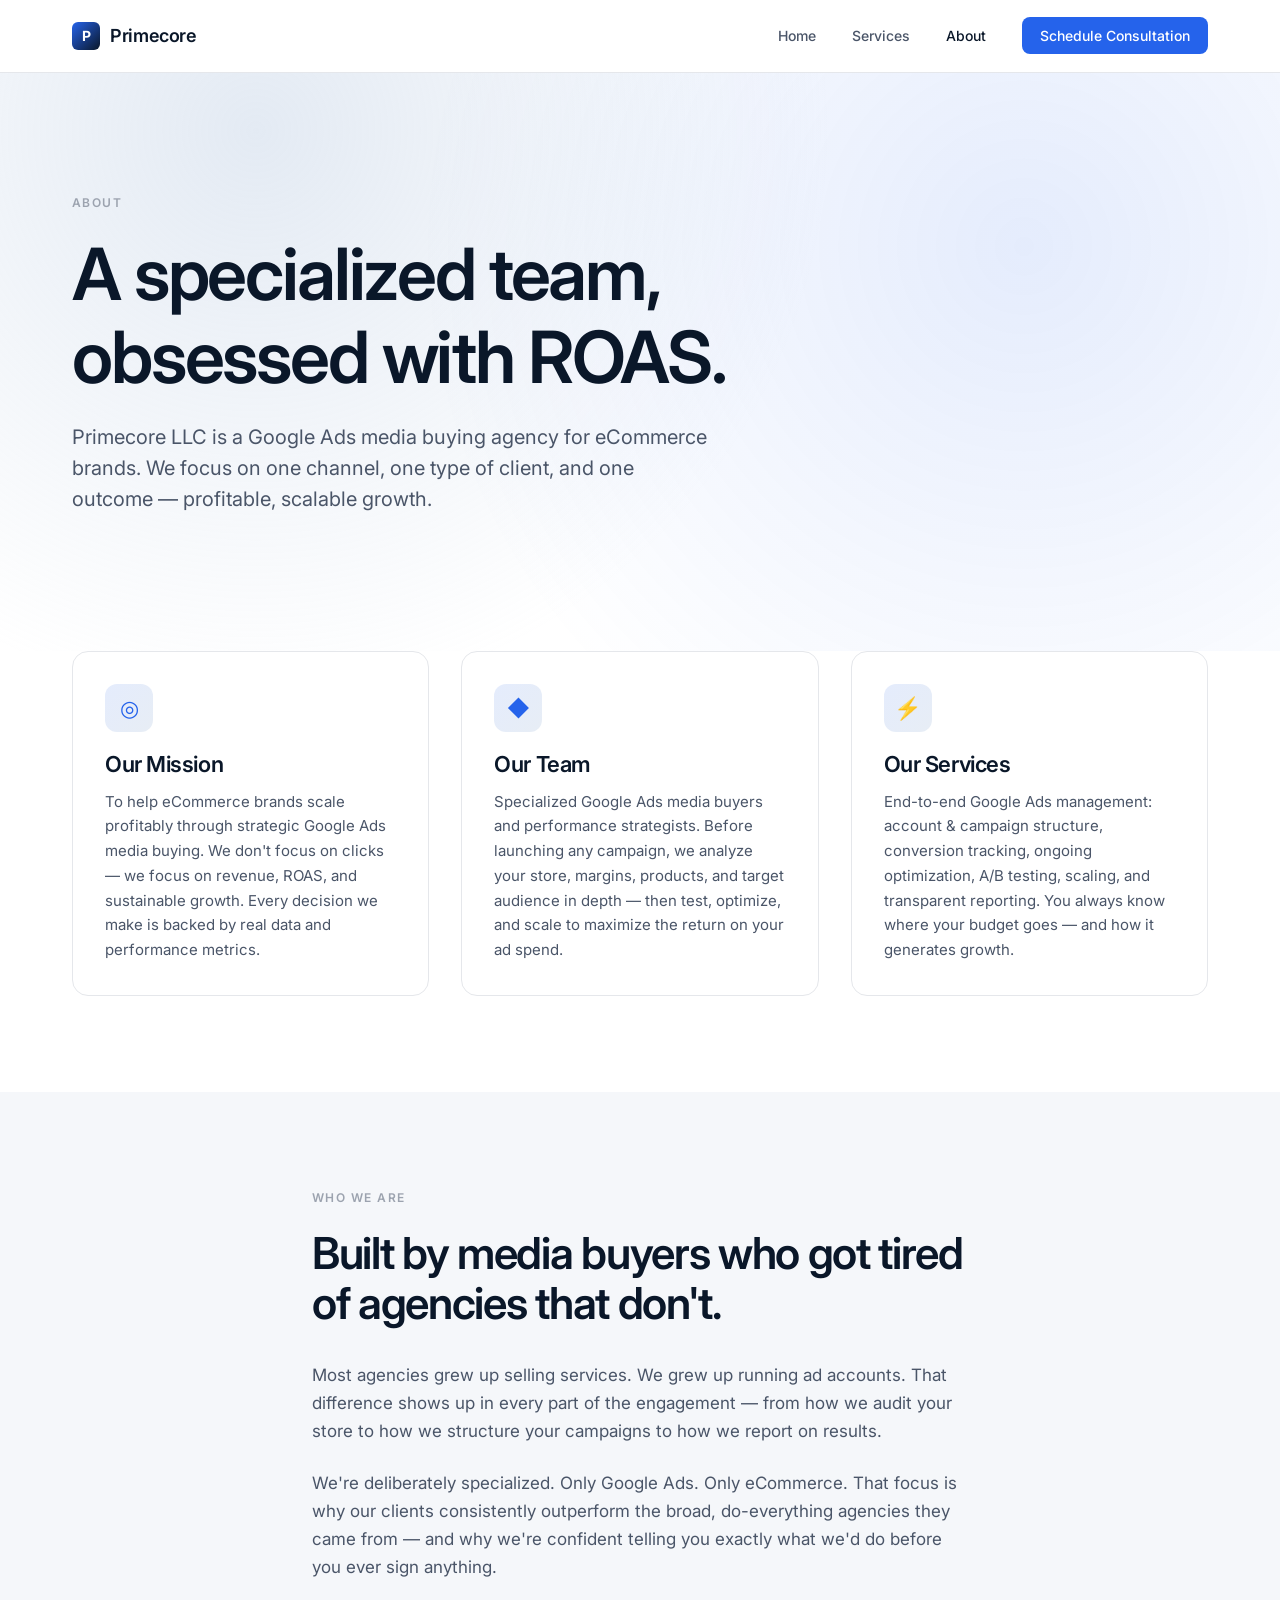
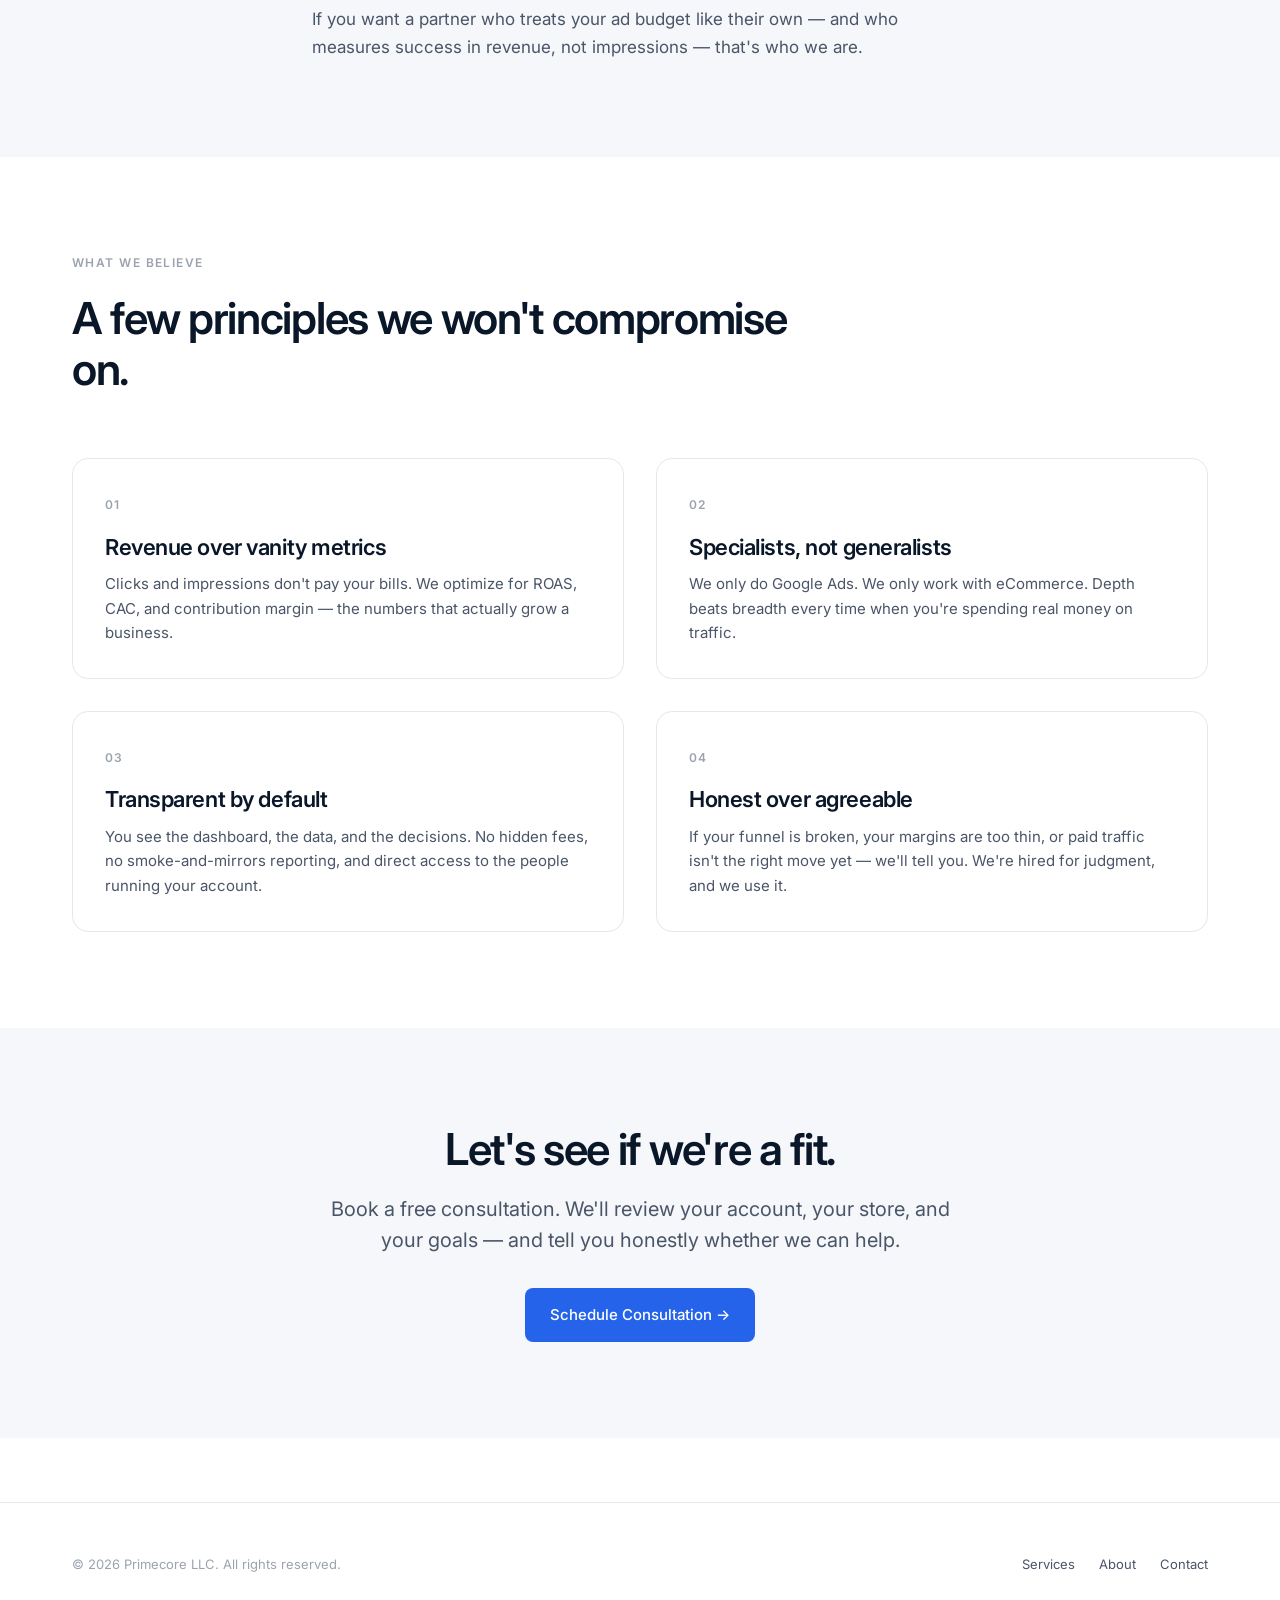
==== about.html @ 5fa2df49 "Initial commit: Primecore LLC Google Ads agency website" ====
<!DOCTYPE html>
<html lang="en">
<head>
  <meta charset="UTF-8">
  <meta name="viewport" content="width=device-width, initial-scale=1.0">
  <title>About — Primecore LLC</title>
  <meta name="description" content="About Primecore LLC — a specialized Google Ads media buying team focused on profitable growth for eCommerce brands.">
  <meta name="theme-color" content="#2563eb">
  <link rel="preconnect" href="https://fonts.googleapis.com">
  <link rel="preconnect" href="https://fonts.gstatic.com" crossorigin>
  <link href="https://fonts.googleapis.com/css2?family=Inter:wght@400;500;600;700&display=swap" rel="stylesheet">
  <link rel="stylesheet" href="styles.css">
</head>
<body>

  <header class="site-header">
    <nav class="nav">
      <a href="index.html" class="brand">
        <span class="brand-mark">P</span>
        Primecore
      </a>
      <ul class="nav-links">
        <li><a href="index.html">Home</a></li>
        <li><a href="services.html">Services</a></li>
        <li><a href="about.html" class="active">About</a></li>
        <li><a href="contact.html" class="nav-cta">Schedule Consultation</a></li>
      </ul>
    </nav>
  </header>

  <main>
    <section class="hero">
      <div class="container">
        <p class="eyebrow">About</p>
        <h1>A specialized team,<br>obsessed with ROAS.</h1>
        <p class="lead">Primecore LLC is a Google Ads media buying agency for eCommerce brands. We focus on one channel, one type of client, and one outcome — profitable, scalable growth.</p>
      </div>
    </section>

    <!-- Mission / Team / Services trio -->
    <section style="padding-top: 0;">
      <div class="container">
        <div class="grid grid-3">
          <div class="card">
            <div class="icon-box">◎</div>
            <h3>Our Mission</h3>
            <p>To help eCommerce brands scale profitably through strategic Google Ads media buying. We don't focus on clicks — we focus on revenue, ROAS, and sustainable growth. Every decision we make is backed by real data and performance metrics.</p>
          </div>
          <div class="card">
            <div class="icon-box">◆</div>
            <h3>Our Team</h3>
            <p>Specialized Google Ads media buyers and performance strategists. Before launching any campaign, we analyze your store, margins, products, and target audience in depth — then test, optimize, and scale to maximize the return on your ad spend.</p>
          </div>
          <div class="card">
            <div class="icon-box">⚡</div>
            <h3>Our Services</h3>
            <p>End-to-end Google Ads management: account &amp; campaign structure, conversion tracking, ongoing optimization, A/B testing, scaling, and transparent reporting. You always know where your budget goes — and how it generates growth.</p>
          </div>
        </div>
      </div>
    </section>

    <!-- Narrative -->
    <section class="section-alt">
      <div class="container-narrow">
        <p class="eyebrow">Who we are</p>
        <h2 style="margin-bottom: 32px;">Built by media buyers who got tired of agencies that don't.</h2>
        <p style="margin-bottom: 24px;">Most agencies grew up selling services. We grew up running ad accounts. That difference shows up in every part of the engagement — from how we audit your store to how we structure your campaigns to how we report on results.</p>
        <p style="margin-bottom: 24px;">We're deliberately specialized. Only Google Ads. Only eCommerce. That focus is why our clients consistently outperform the broad, do-everything agencies they came from — and why we're confident telling you exactly what we'd do before you ever sign anything.</p>
        <p>If you want a partner who treats your ad budget like their own — and who measures success in revenue, not impressions — that's who we are.</p>
      </div>
    </section>

    <!-- Values -->
    <section>
      <div class="container">
        <div class="section-head">
          <p class="eyebrow">What we believe</p>
          <h2>A few principles we won't compromise on.</h2>
        </div>
        <div class="grid grid-2">
          <div class="card">
            <span class="card-num">01</span>
            <h3>Revenue over vanity metrics</h3>
            <p>Clicks and impressions don't pay your bills. We optimize for ROAS, CAC, and contribution margin — the numbers that actually grow a business.</p>
          </div>
          <div class="card">
            <span class="card-num">02</span>
            <h3>Specialists, not generalists</h3>
            <p>We only do Google Ads. We only work with eCommerce. Depth beats breadth every time when you're spending real money on traffic.</p>
          </div>
          <div class="card">
            <span class="card-num">03</span>
            <h3>Transparent by default</h3>
            <p>You see the dashboard, the data, and the decisions. No hidden fees, no smoke-and-mirrors reporting, and direct access to the people running your account.</p>
          </div>
          <div class="card">
            <span class="card-num">04</span>
            <h3>Honest over agreeable</h3>
            <p>If your funnel is broken, your margins are too thin, or paid traffic isn't the right move yet — we'll tell you. We're hired for judgment, and we use it.</p>
          </div>
        </div>
      </div>
    </section>

    <!-- CTA -->
    <section class="section-alt">
      <div class="container-narrow" style="text-align:center;">
        <h2 style="margin-bottom: 20px;">Let's see if we're a fit.</h2>
        <p class="lead" style="margin-bottom: 32px;">Book a free consultation. We'll review your account, your store, and your goals — and tell you honestly whether we can help.</p>
        <a href="contact.html" class="btn btn-primary">Schedule Consultation →</a>
      </div>
    </section>
  </main>

  <footer class="site-footer">
    <div class="container">
      <div class="footer-inner">
        <small>© 2026 Primecore LLC. All rights reserved.</small>
        <ul class="footer-links">
          <li><a href="services.html">Services</a></li>
          <li><a href="about.html">About</a></li>
          <li><a href="contact.html">Contact</a></li>
        </ul>
      </div>
    </div>
  </footer>

</body>
</html>
---- styles.css ----
/* Primecore LLC - Shared Stylesheet
   Modern minimal design system */

:root {
  --color-bg: #ffffff;
  --color-surface: #f5f7fa;
  --color-ink: #0a1729;
  --color-ink-soft: #4a5568;
  --color-ink-muted: #9ca3af;
  --color-border: #e5e7eb;
  --color-accent: #2563eb;
  --color-accent-hover: #1d4ed8;
  --color-steel: #b0c4de;

  --font-display: "Inter", -apple-system, BlinkMacSystemFont, "Segoe UI", sans-serif;
  --font-body: "Inter", -apple-system, BlinkMacSystemFont, "Segoe UI", sans-serif;

  --radius-sm: 4px;
  --radius-md: 8px;
  --radius-lg: 16px;

  --max-width: 1200px;
  --content-width: 720px;
}

* {
  box-sizing: border-box;
  margin: 0;
  padding: 0;
}

html {
  scroll-behavior: smooth;
}

body {
  font-family: var(--font-body);
  font-size: 16px;
  line-height: 1.6;
  color: var(--color-ink);
  background: var(--color-bg);
  -webkit-font-smoothing: antialiased;
  -moz-osx-font-smoothing: grayscale;
}

a {
  color: inherit;
  text-decoration: none;
  transition: opacity 0.2s ease;
}

a:hover {
  opacity: 0.65;
}

img {
  max-width: 100%;
  display: block;
}

/* Layout */
.container {
  max-width: var(--max-width);
  margin: 0 auto;
  padding: 0 32px;
}

.container-narrow {
  max-width: var(--content-width);
  margin: 0 auto;
  padding: 0 32px;
}

section {
  padding: 96px 0;
}

/* Header / Navigation */
.site-header {
  position: sticky;
  top: 0;
  background: rgba(255, 255, 255, 0.85);
  backdrop-filter: saturate(180%) blur(12px);
  -webkit-backdrop-filter: saturate(180%) blur(12px);
  border-bottom: 1px solid var(--color-border);
  z-index: 100;
}

.nav {
  display: flex;
  align-items: center;
  justify-content: space-between;
  height: 72px;
  max-width: var(--max-width);
  margin: 0 auto;
  padding: 0 32px;
}

.brand {
  font-family: var(--font-display);
  font-size: 18px;
  font-weight: 600;
  letter-spacing: -0.02em;
  display: flex;
  align-items: center;
  gap: 10px;
}

.brand-mark {
  width: 28px;
  height: 28px;
  background: linear-gradient(135deg, var(--color-accent), var(--color-ink));
  border-radius: 6px;
  display: inline-flex;
  align-items: center;
  justify-content: center;
  color: white;
  font-size: 14px;
  font-weight: 700;
}

.nav-links {
  display: flex;
  gap: 36px;
  list-style: none;
  align-items: center;
}

.nav-links a {
  font-size: 14px;
  font-weight: 500;
  color: var(--color-ink-soft);
}

.nav-links a.active {
  color: var(--color-ink);
}

.nav-cta {
  background: var(--color-accent);
  color: white !important;
  padding: 10px 18px;
  border-radius: var(--radius-md);
  font-size: 14px;
  font-weight: 500;
  transition: background 0.2s ease, opacity 0.2s ease;
}

.nav-cta:hover {
  background: var(--color-accent-hover);
  opacity: 1;
}

/* Typography */
h1, h2, h3, h4 {
  font-family: var(--font-display);
  letter-spacing: -0.03em;
  line-height: 1.15;
  color: var(--color-ink);
}

h1 {
  font-size: clamp(40px, 6vw, 72px);
  font-weight: 600;
}

h2 {
  font-size: clamp(28px, 4vw, 44px);
  font-weight: 600;
}

h3 {
  font-size: 22px;
  font-weight: 600;
  letter-spacing: -0.02em;
}

p {
  color: var(--color-ink-soft);
  font-size: 17px;
  line-height: 1.65;
}

p.lead {
  font-size: 20px;
  line-height: 1.55;
  color: var(--color-ink-soft);
}

.eyebrow {
  text-transform: uppercase;
  font-size: 12px;
  font-weight: 600;
  letter-spacing: 0.12em;
  color: var(--color-ink-muted);
  margin-bottom: 20px;
}

/* Hero */
.hero {
  padding: 120px 0 96px;
  background:
    radial-gradient(circle at 20% 10%, rgba(176, 196, 222, 0.35), transparent 50%),
    radial-gradient(circle at 80% 30%, rgba(37, 99, 235, 0.12), transparent 55%),
    linear-gradient(180deg, #ffffff, #ffffff);
  position: relative;
}

.hero-badge {
  display: inline-flex;
  align-items: center;
  gap: 8px;
  padding: 6px 14px;
  background: white;
  border: 1px solid var(--color-border);
  border-radius: 999px;
  font-size: 13px;
  font-weight: 500;
  color: var(--color-ink-soft);
  margin-bottom: 24px;
  box-shadow: 0 1px 2px rgba(10, 23, 41, 0.04);
}

.hero-badge .dot {
  width: 8px;
  height: 8px;
  border-radius: 50%;
  background: #16a34a;
  box-shadow: 0 0 0 4px rgba(22, 163, 74, 0.15);
}

.hero h1 {
  margin-bottom: 24px;
  max-width: 900px;
}

.hero .lead {
  max-width: 640px;
  margin-bottom: 40px;
}

.hero-actions {
  display: flex;
  gap: 16px;
  flex-wrap: wrap;
}

/* Buttons */
.btn {
  display: inline-flex;
  align-items: center;
  gap: 8px;
  padding: 14px 24px;
  border-radius: var(--radius-md);
  font-size: 15px;
  font-weight: 500;
  font-family: var(--font-body);
  cursor: pointer;
  border: 1px solid transparent;
  transition: all 0.2s ease;
}

.btn-primary {
  background: var(--color-accent);
  color: white;
}

.btn-primary:hover {
  background: var(--color-accent-hover);
  opacity: 1;
}

.btn-secondary {
  background: transparent;
  color: var(--color-ink);
  border-color: var(--color-border);
}

.btn-secondary:hover {
  background: var(--color-surface);
  opacity: 1;
}

/* Grids */
.grid {
  display: grid;
  gap: 32px;
}

.grid-3 {
  grid-template-columns: repeat(3, 1fr);
}

.grid-2 {
  grid-template-columns: repeat(2, 1fr);
}

@media (max-width: 860px) {
  .grid-3, .grid-2 {
    grid-template-columns: 1fr;
  }
  section { padding: 64px 0; }
  .hero { padding: 64px 0; }
}

/* Cards */
.card {
  background: var(--color-bg);
  border: 1px solid var(--color-border);
  border-radius: var(--radius-lg);
  padding: 32px;
  transition: border-color 0.2s ease, transform 0.2s ease;
}

.card:hover {
  border-color: var(--color-ink);
}

.card-num {
  display: inline-block;
  font-size: 12px;
  font-weight: 600;
  color: var(--color-ink-muted);
  letter-spacing: 0.1em;
  margin-bottom: 20px;
}

.card h3 {
  margin-bottom: 12px;
}

.card p {
  font-size: 15px;
}

/* Section heading block */
.section-head {
  margin-bottom: 64px;
  max-width: 720px;
}

.section-head h2 {
  margin-bottom: 16px;
}

/* Banded section */
.section-alt {
  background: var(--color-surface);
}

/* Stats */
.stats {
  display: grid;
  grid-template-columns: repeat(3, 1fr);
  gap: 48px;
  padding: 64px 0;
  border-top: 1px solid var(--color-border);
  border-bottom: 1px solid var(--color-border);
}

.stat-num {
  font-family: var(--font-display);
  font-size: 56px;
  font-weight: 600;
  letter-spacing: -0.04em;
  line-height: 1;
  margin-bottom: 8px;
}

.stat-label {
  font-size: 14px;
  color: var(--color-ink-soft);
}

@media (max-width: 720px) {
  .stats { grid-template-columns: 1fr; gap: 32px; }
}

/* Service list (services page) */
.service-row {
  display: grid;
  grid-template-columns: 120px 1fr 1fr;
  gap: 48px;
  padding: 48px 0;
  border-bottom: 1px solid var(--color-border);
  align-items: start;
}

.service-row:last-child {
  border-bottom: none;
}

.service-row .num {
  font-size: 14px;
  font-weight: 600;
  color: var(--color-ink-muted);
  letter-spacing: 0.1em;
}

.service-row h3 {
  margin-bottom: 12px;
}

.service-row ul {
  list-style: none;
  padding: 0;
}

.service-row ul li {
  font-size: 15px;
  color: var(--color-ink-soft);
  padding: 6px 0;
  display: flex;
  align-items: start;
  gap: 10px;
}

.service-row ul li::before {
  content: "—";
  color: var(--color-ink-muted);
  flex-shrink: 0;
}

@media (max-width: 860px) {
  .service-row { grid-template-columns: 1fr; gap: 16px; padding: 32px 0; }
}

/* Form */
.form {
  display: grid;
  gap: 20px;
  max-width: 560px;
}

.form-row {
  display: grid;
  grid-template-columns: 1fr 1fr;
  gap: 20px;
}

.form-field label {
  display: block;
  font-size: 13px;
  font-weight: 500;
  color: var(--color-ink);
  margin-bottom: 8px;
}

.form-field input,
.form-field textarea,
.form-field select {
  width: 100%;
  padding: 12px 14px;
  border: 1px solid var(--color-border);
  border-radius: var(--radius-md);
  font-size: 15px;
  font-family: var(--font-body);
  background: var(--color-bg);
  color: var(--color-ink);
  transition: border-color 0.15s ease;
}

.form-field input:focus,
.form-field textarea:focus,
.form-field select:focus {
  outline: none;
  border-color: var(--color-ink);
}

.form-field textarea {
  resize: vertical;
  min-height: 140px;
}

@media (max-width: 720px) {
  .form-row { grid-template-columns: 1fr; }
}

/* Contact methods */
.contact-info {
  display: grid;
  gap: 28px;
}

.contact-item .label {
  font-size: 12px;
  text-transform: uppercase;
  letter-spacing: 0.1em;
  color: var(--color-ink-muted);
  margin-bottom: 6px;
}

.contact-item .value {
  font-size: 18px;
  color: var(--color-ink);
  font-weight: 500;
}

/* Footer */
.site-footer {
  border-top: 1px solid var(--color-border);
  padding: 48px 0 32px;
  margin-top: 64px;
}

.footer-inner {
  display: flex;
  justify-content: space-between;
  align-items: center;
  flex-wrap: wrap;
  gap: 24px;
}

.footer-inner small {
  color: var(--color-ink-muted);
  font-size: 13px;
}

.footer-links {
  display: flex;
  gap: 24px;
  list-style: none;
}

.footer-links a {
  font-size: 13px;
  color: var(--color-ink-soft);
}

/* Process flow */
.process {
  display: grid;
  grid-template-columns: repeat(5, 1fr);
  gap: 16px;
  margin-top: 48px;
}

.process-step {
  background: white;
  border: 1px solid var(--color-border);
  border-radius: var(--radius-md);
  padding: 24px 20px;
  text-align: center;
  position: relative;
}

.process-step .step-num {
  display: inline-flex;
  align-items: center;
  justify-content: center;
  width: 32px;
  height: 32px;
  background: var(--color-accent);
  color: white;
  border-radius: 50%;
  font-size: 13px;
  font-weight: 600;
  margin-bottom: 14px;
}

.process-step h4 {
  font-family: var(--font-display);
  font-size: 16px;
  font-weight: 600;
  margin-bottom: 6px;
  color: var(--color-ink);
}

.process-step p {
  font-size: 13px;
  line-height: 1.5;
}

@media (max-width: 860px) {
  .process { grid-template-columns: repeat(2, 1fr); }
}

@media (max-width: 480px) {
  .process { grid-template-columns: 1fr; }
}

/* Icon block */
.icon-box {
  width: 48px;
  height: 48px;
  border-radius: 12px;
  background: linear-gradient(135deg, rgba(37, 99, 235, 0.12), rgba(176, 196, 222, 0.3));
  display: inline-flex;
  align-items: center;
  justify-content: center;
  color: var(--color-accent);
  margin-bottom: 20px;
  font-size: 22px;
}

/* Mobile nav (collapse) */
@media (max-width: 640px) {
  .nav-links { gap: 18px; }
  .nav-links a:not(.nav-cta) { display: none; }
  .container, .container-narrow, .nav { padding-left: 20px; padding-right: 20px; }
}
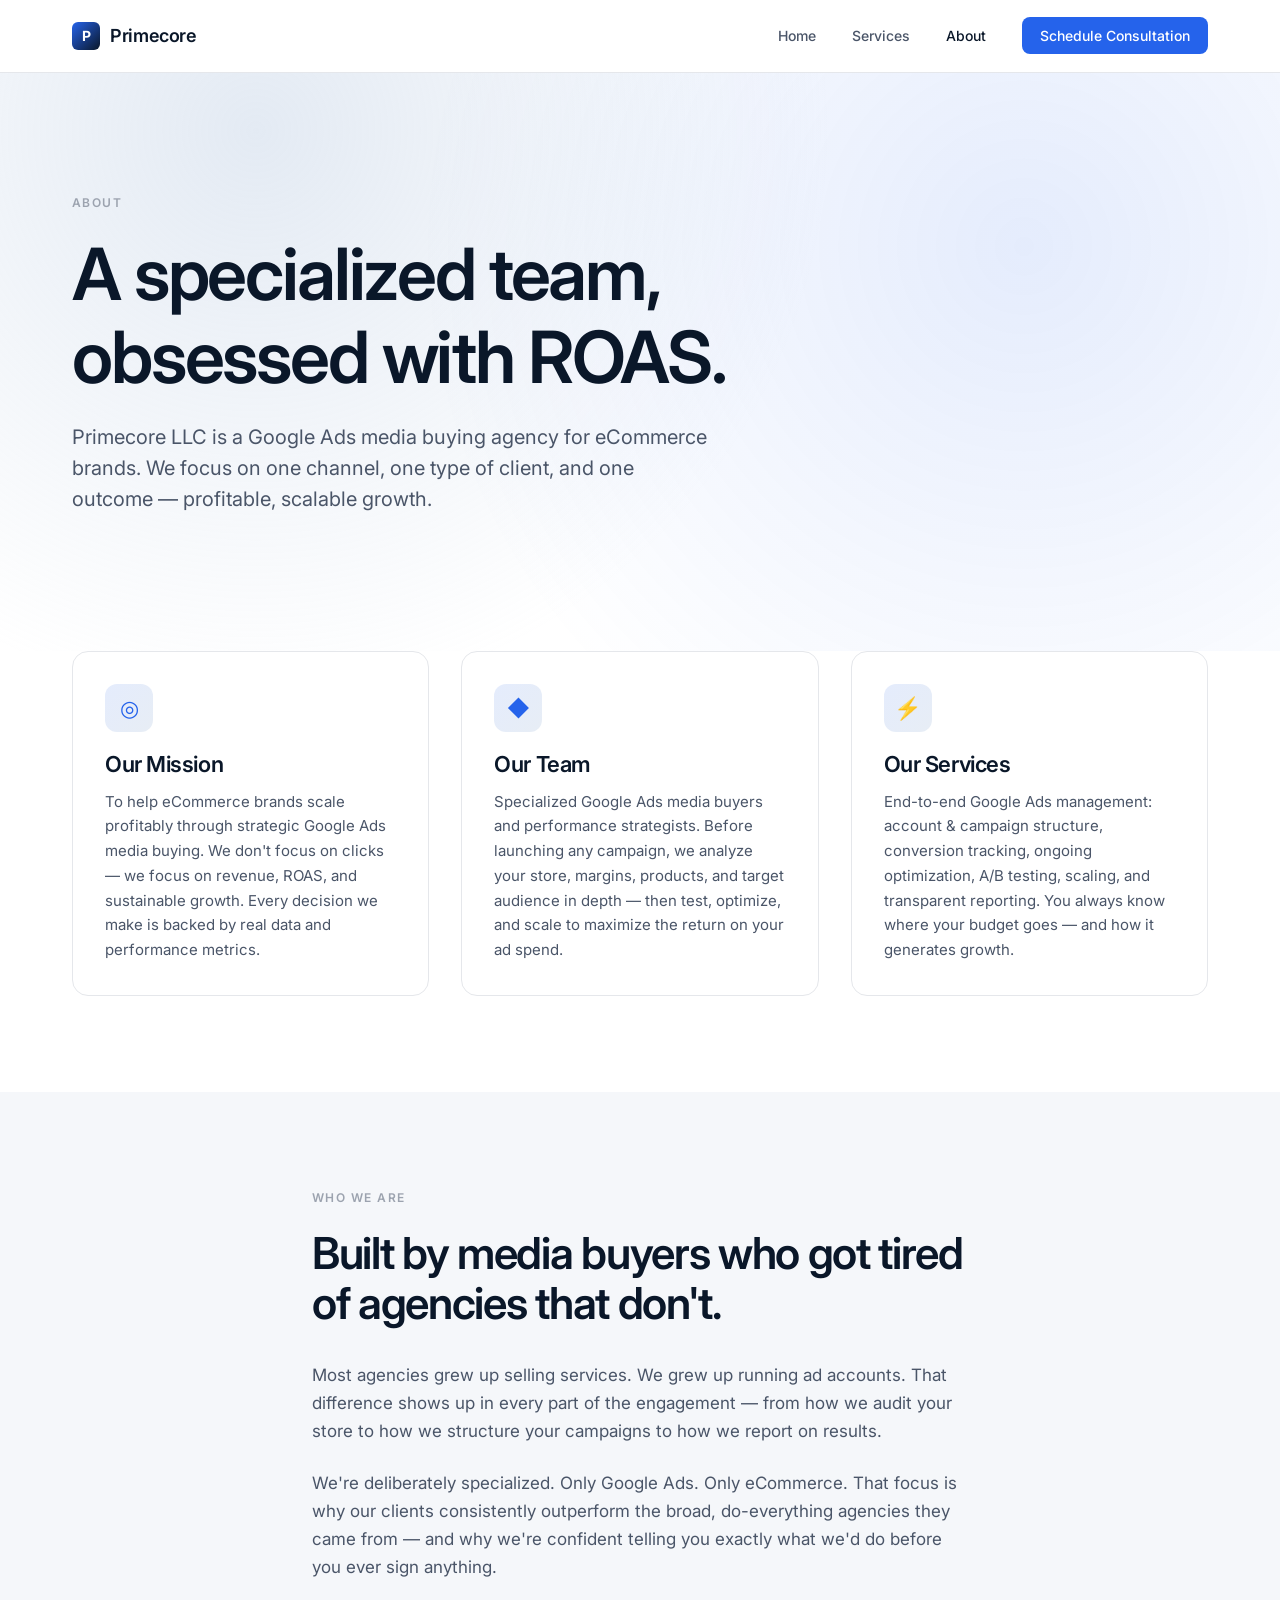
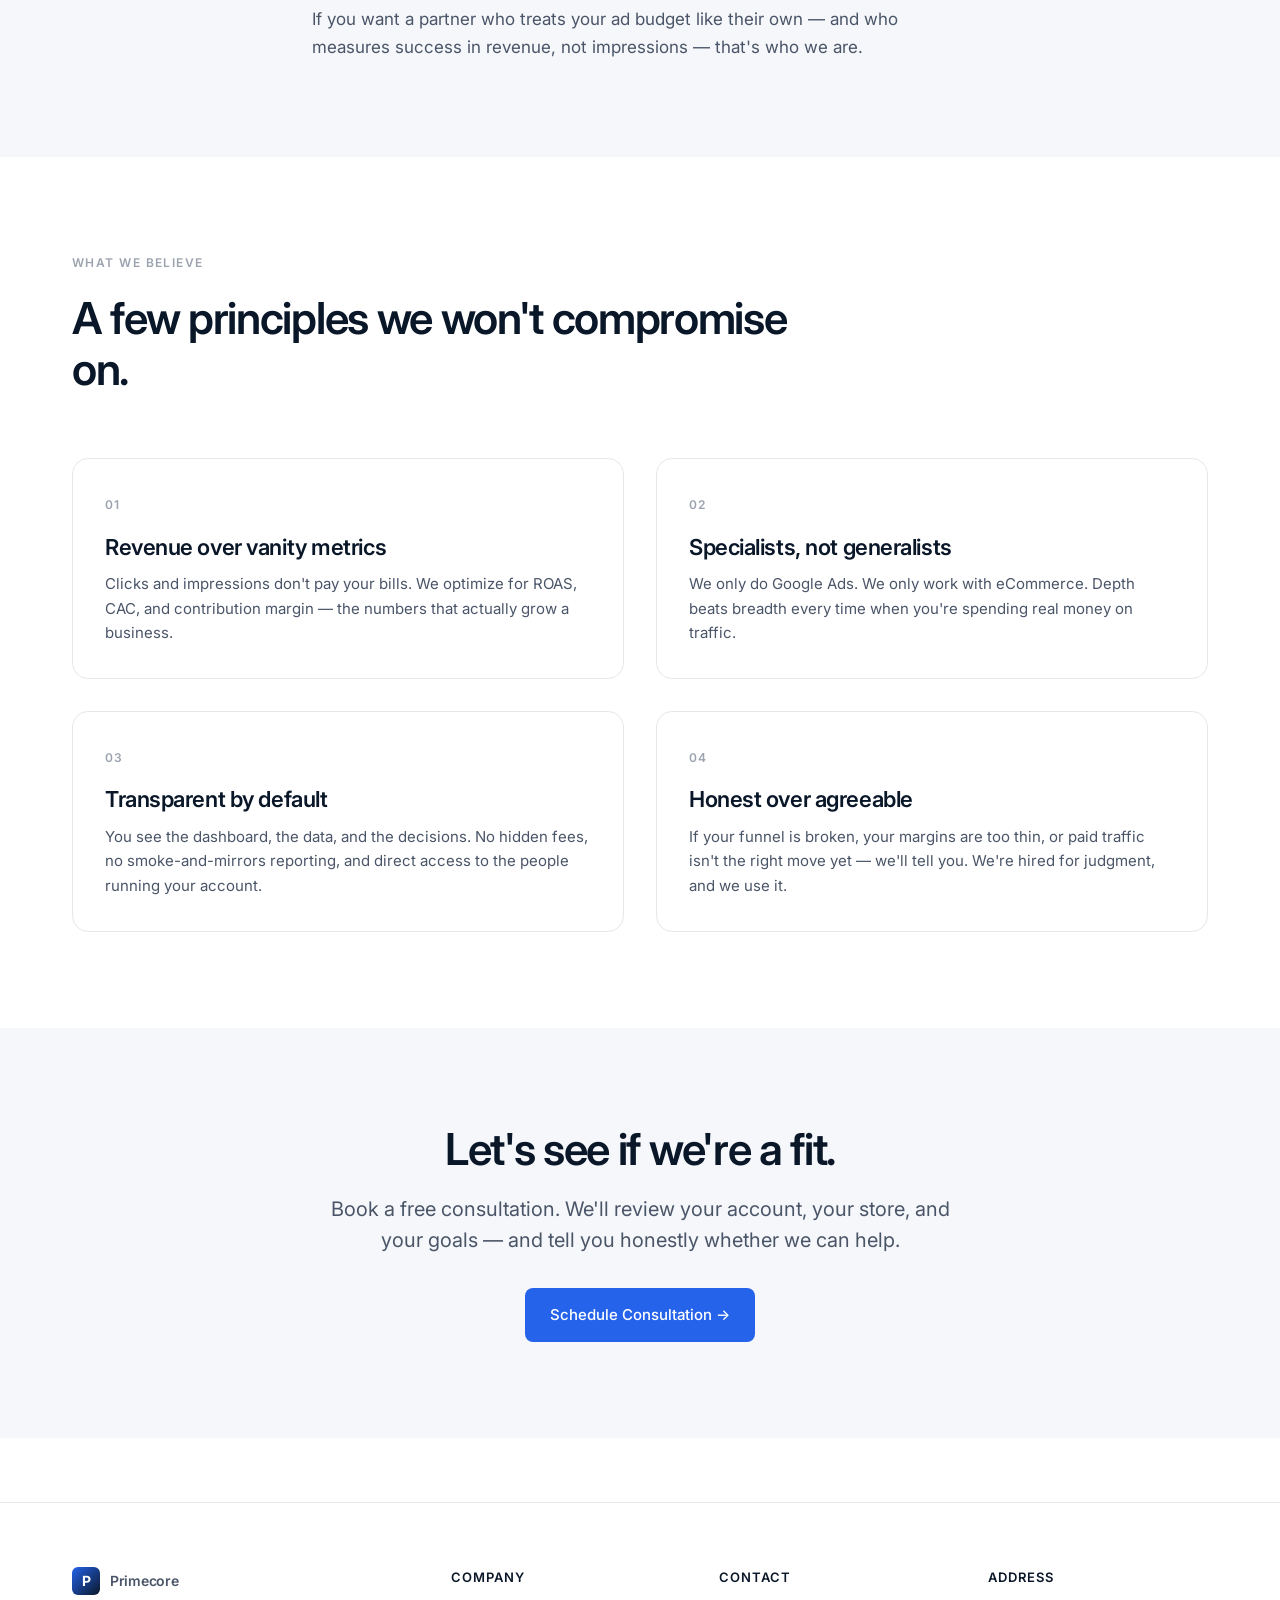
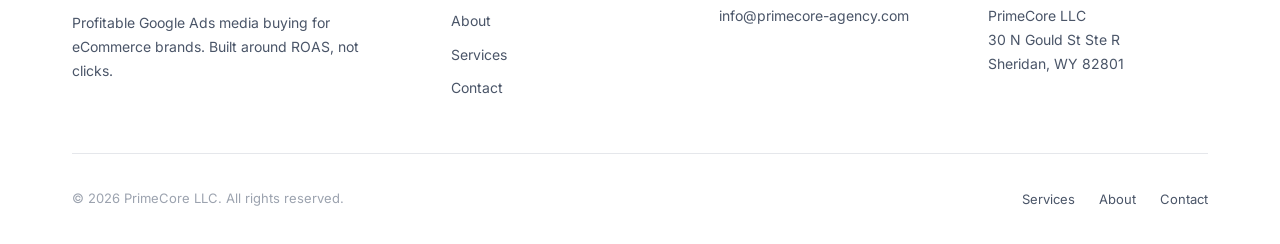
==== commit b1d280f1: "Add company address and email to footer and contact page" ====
--- a/about.html
+++ b/about.html
@@ -115,8 +115,33 @@
 
   <footer class="site-footer">
     <div class="container">
+      <div class="footer-top">
+        <div class="footer-col footer-brand">
+          <a href="index.html" class="brand">
+            <span class="brand-mark">P</span>
+            Primecore
+          </a>
+          <p>Profitable Google Ads media buying for eCommerce brands. Built around ROAS, not clicks.</p>
+        </div>
+        <div class="footer-col">
+          <h5>Company</h5>
+          <ul>
+            <li><a href="about.html">About</a></li>
+            <li><a href="services.html">Services</a></li>
+            <li><a href="contact.html">Contact</a></li>
+          </ul>
+        </div>
+        <div class="footer-col">
+          <h5>Contact</h5>
+          <p><a href="mailto:info@primecore-agency.com">info@primecore-agency.com</a></p>
+        </div>
+        <div class="footer-col">
+          <h5>Address</h5>
+          <p>PrimeCore LLC<br>30 N Gould St Ste R<br>Sheridan, WY 82801</p>
+        </div>
+      </div>
       <div class="footer-inner">
-        <small>© 2026 Primecore LLC. All rights reserved.</small>
+        <small>© 2026 PrimeCore LLC. All rights reserved.</small>
         <ul class="footer-links">
           <li><a href="services.html">Services</a></li>
           <li><a href="about.html">About</a></li>
--- a/styles.css
+++ b/styles.css
@@ -499,8 +499,50 @@
 /* Footer */
 .site-footer {
   border-top: 1px solid var(--color-border);
-  padding: 48px 0 32px;
+  padding: 64px 0 32px;
   margin-top: 64px;
+}
+
+.footer-top {
+  display: grid;
+  grid-template-columns: 1.5fr 1fr 1fr 1fr;
+  gap: 48px;
+  padding-bottom: 48px;
+  border-bottom: 1px solid var(--color-border);
+}
+
+.footer-col h5 {
+  font-family: var(--font-display);
+  font-size: 13px;
+  font-weight: 600;
+  text-transform: uppercase;
+  letter-spacing: 0.08em;
+  color: var(--color-ink);
+  margin-bottom: 16px;
+}
+
+.footer-col p,
+.footer-col a {
+  font-size: 14px;
+  color: var(--color-ink-soft);
+  line-height: 1.7;
+}
+
+.footer-col ul {
+  list-style: none;
+  padding: 0;
+}
+
+.footer-col ul li {
+  padding: 4px 0;
+}
+
+.footer-brand .brand {
+  margin-bottom: 16px;
+}
+
+.footer-brand p {
+  max-width: 320px;
 }
 
 .footer-inner {
@@ -509,6 +551,7 @@
   align-items: center;
   flex-wrap: wrap;
   gap: 24px;
+  padding-top: 32px;
 }
 
 .footer-inner small {
@@ -525,6 +568,14 @@
 .footer-links a {
   font-size: 13px;
   color: var(--color-ink-soft);
+}
+
+@media (max-width: 860px) {
+  .footer-top { grid-template-columns: 1fr 1fr; gap: 32px; }
+}
+
+@media (max-width: 480px) {
+  .footer-top { grid-template-columns: 1fr; }
 }
 
 /* Process flow */
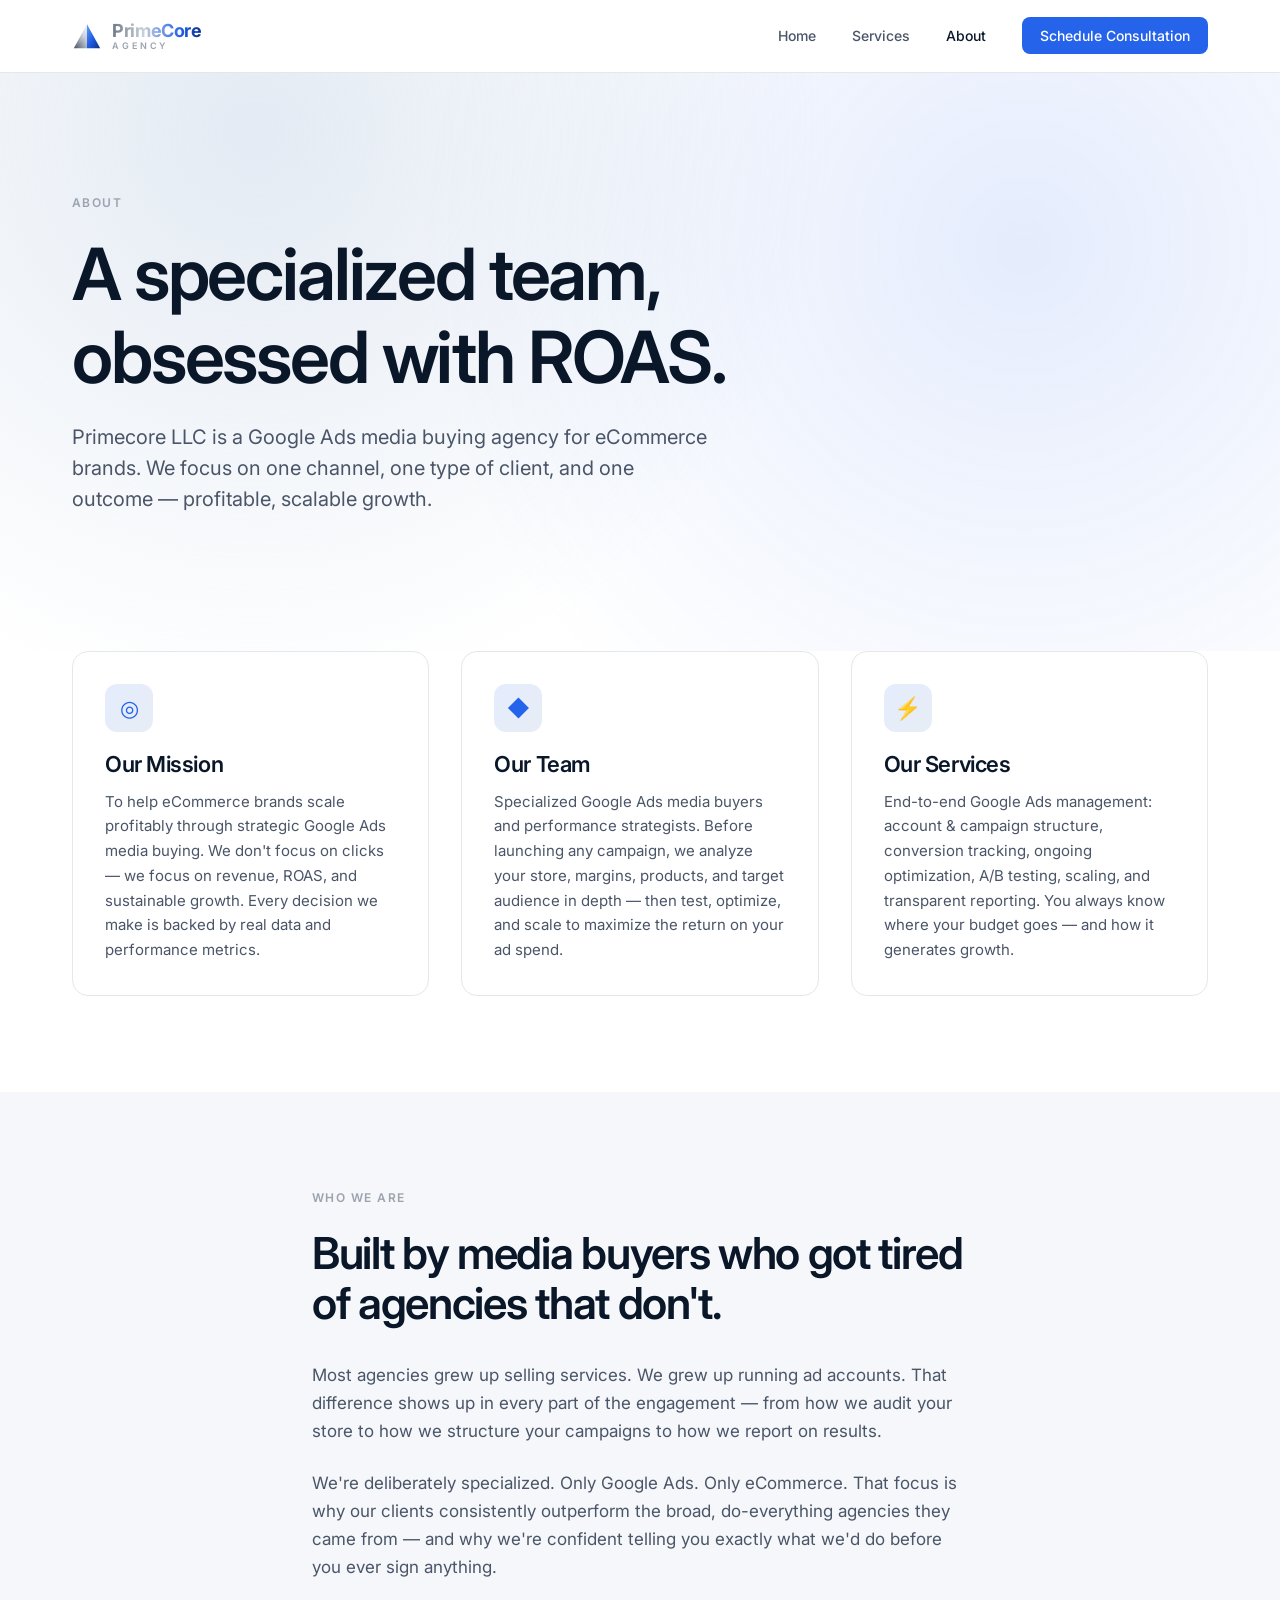
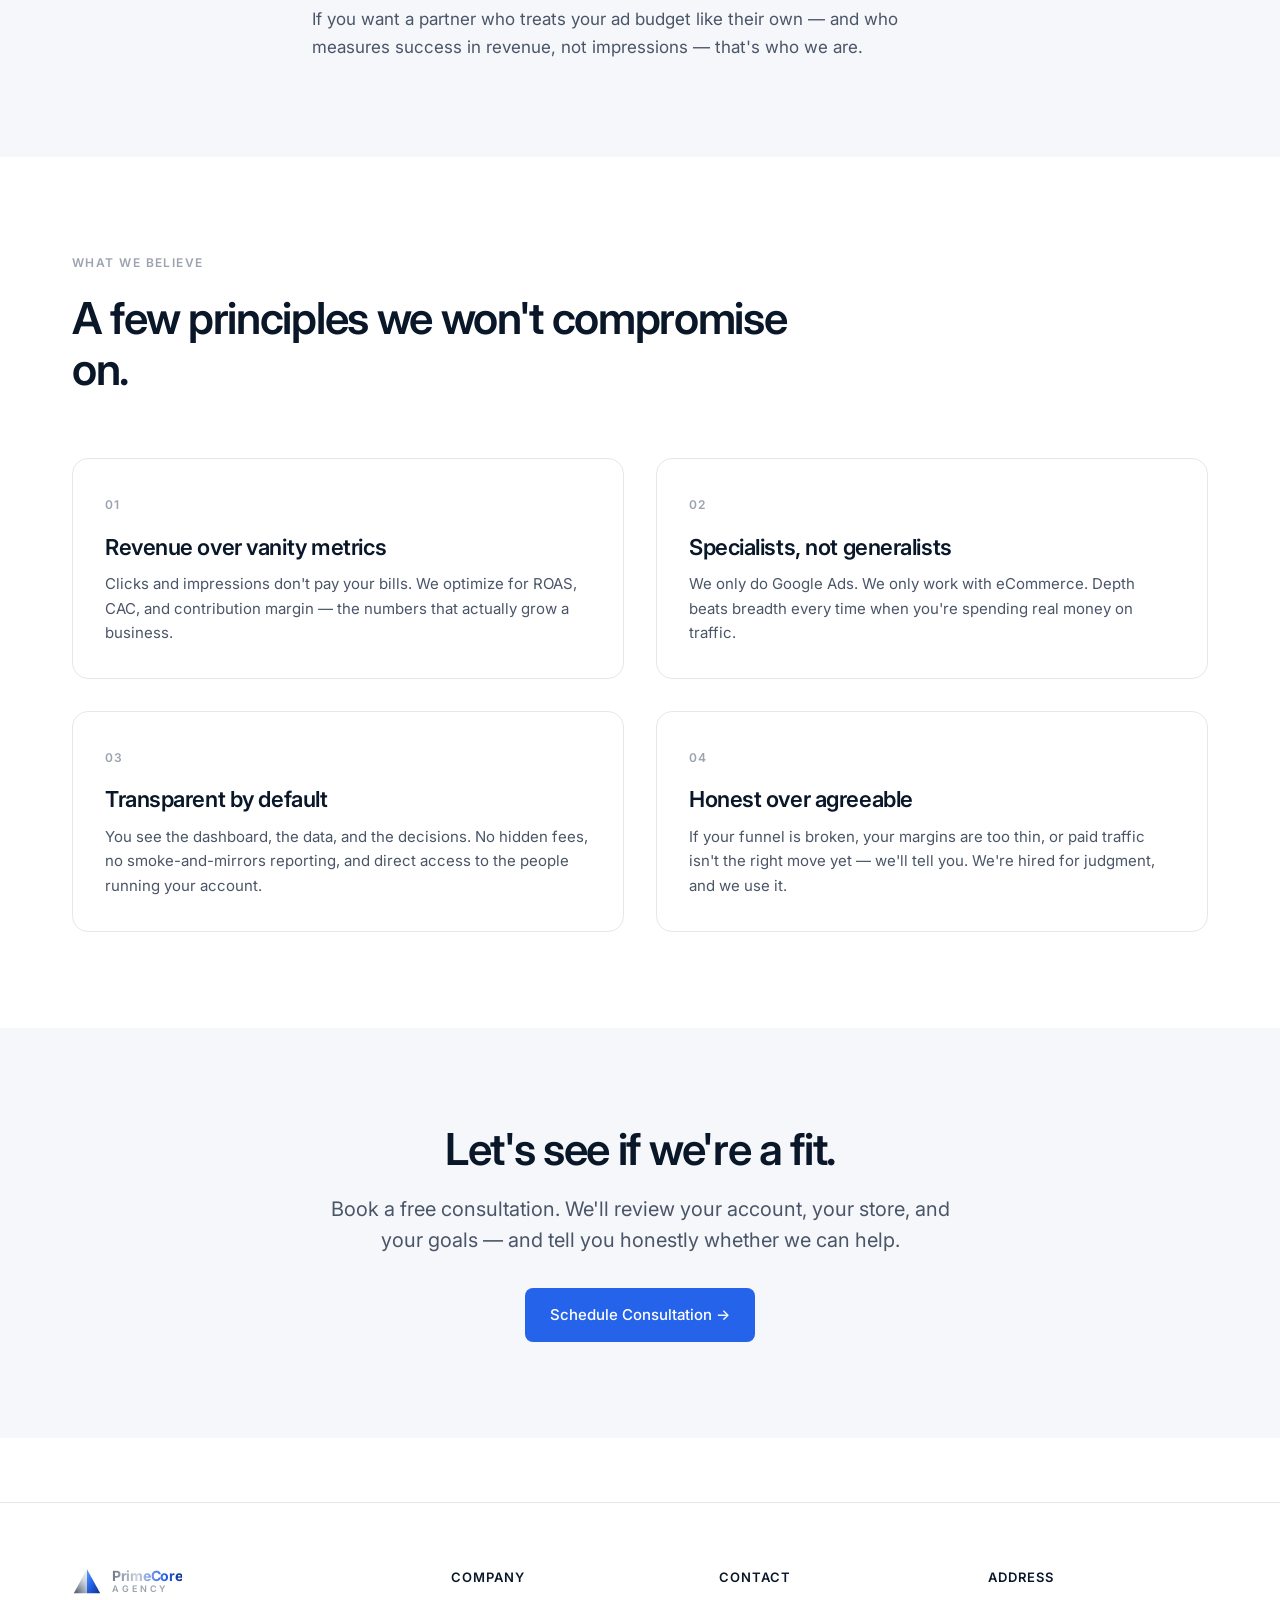
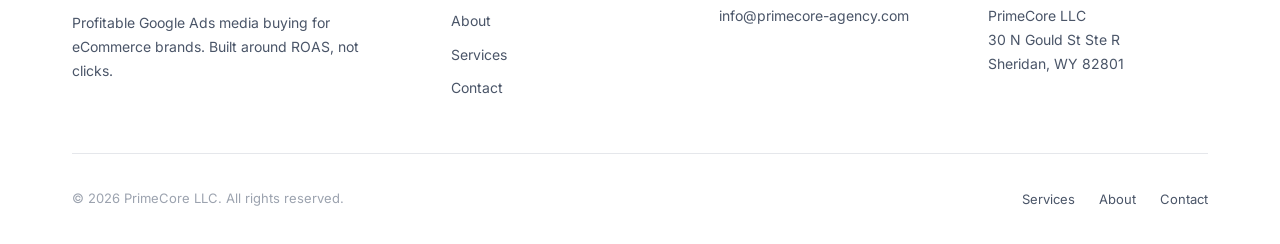
==== commit 6d286abb: "Add SVG logo mark and gradient PrimeCore Agency wordmark" ====
--- a/about.html
+++ b/about.html
@@ -16,8 +16,11 @@
   <header class="site-header">
     <nav class="nav">
       <a href="index.html" class="brand">
-        <span class="brand-mark">P</span>
-        Primecore
+        <span class="brand-mark"><img src="logo-mark.svg" alt="PrimeCore"></span>
+        <span class="brand-stack">
+          <span class="brand-text">PrimeCore</span>
+          <span class="brand-text-sub">Agency</span>
+        </span>
       </a>
       <ul class="nav-links">
         <li><a href="index.html">Home</a></li>
@@ -118,8 +121,11 @@
       <div class="footer-top">
         <div class="footer-col footer-brand">
           <a href="index.html" class="brand">
-            <span class="brand-mark">P</span>
-            Primecore
+            <span class="brand-mark"><img src="logo-mark.svg" alt="PrimeCore"></span>
+            <span class="brand-stack">
+              <span class="brand-text">PrimeCore</span>
+              <span class="brand-text-sub">Agency</span>
+            </span>
           </a>
           <p>Profitable Google Ads media buying for eCommerce brands. Built around ROAS, not clicks.</p>
         </div>
--- a/styles.css
+++ b/styles.css
@@ -99,24 +99,49 @@
 .brand {
   font-family: var(--font-display);
   font-size: 18px;
-  font-weight: 600;
+  font-weight: 700;
   letter-spacing: -0.02em;
-  display: flex;
+  display: inline-flex;
   align-items: center;
   gap: 10px;
 }
 
 .brand-mark {
-  width: 28px;
+  width: 30px;
   height: 28px;
-  background: linear-gradient(135deg, var(--color-accent), var(--color-ink));
-  border-radius: 6px;
+  display: inline-block;
+  flex-shrink: 0;
+}
+
+.brand-mark img,
+.brand-mark svg {
+  width: 100%;
+  height: 100%;
+  display: block;
+}
+
+.brand-text {
+  background: linear-gradient(90deg, #6e7886 0%, #c8d0da 35%, #2563eb 75%, #0a2d8a 100%);
+  -webkit-background-clip: text;
+  background-clip: text;
+  -webkit-text-fill-color: transparent;
+  color: transparent;
+}
+
+.brand-text-sub {
+  font-size: 9px;
+  letter-spacing: 0.32em;
+  text-transform: uppercase;
+  color: var(--color-ink-muted);
+  font-weight: 600;
+  display: block;
+  margin-top: 1px;
+}
+
+.brand-stack {
   display: inline-flex;
-  align-items: center;
-  justify-content: center;
-  color: white;
-  font-size: 14px;
-  font-weight: 700;
+  flex-direction: column;
+  line-height: 1;
 }
 
 .nav-links {
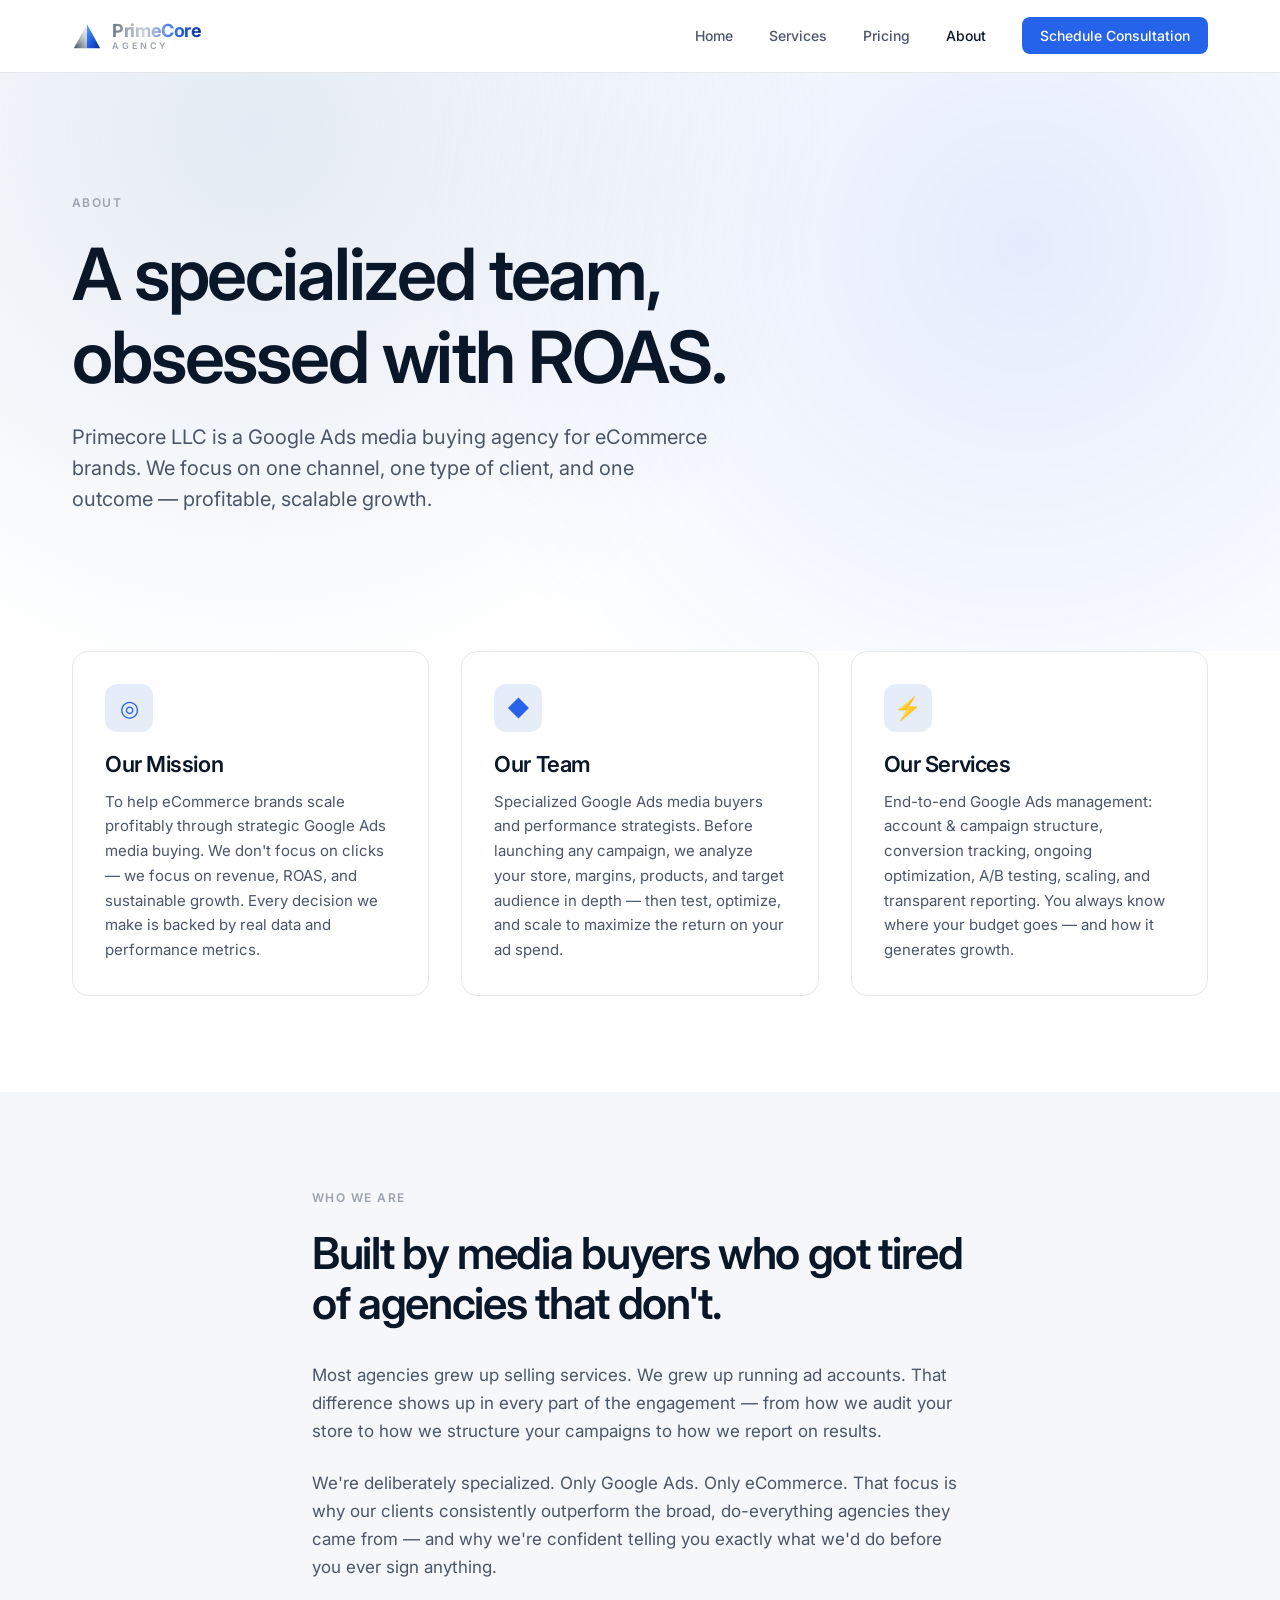
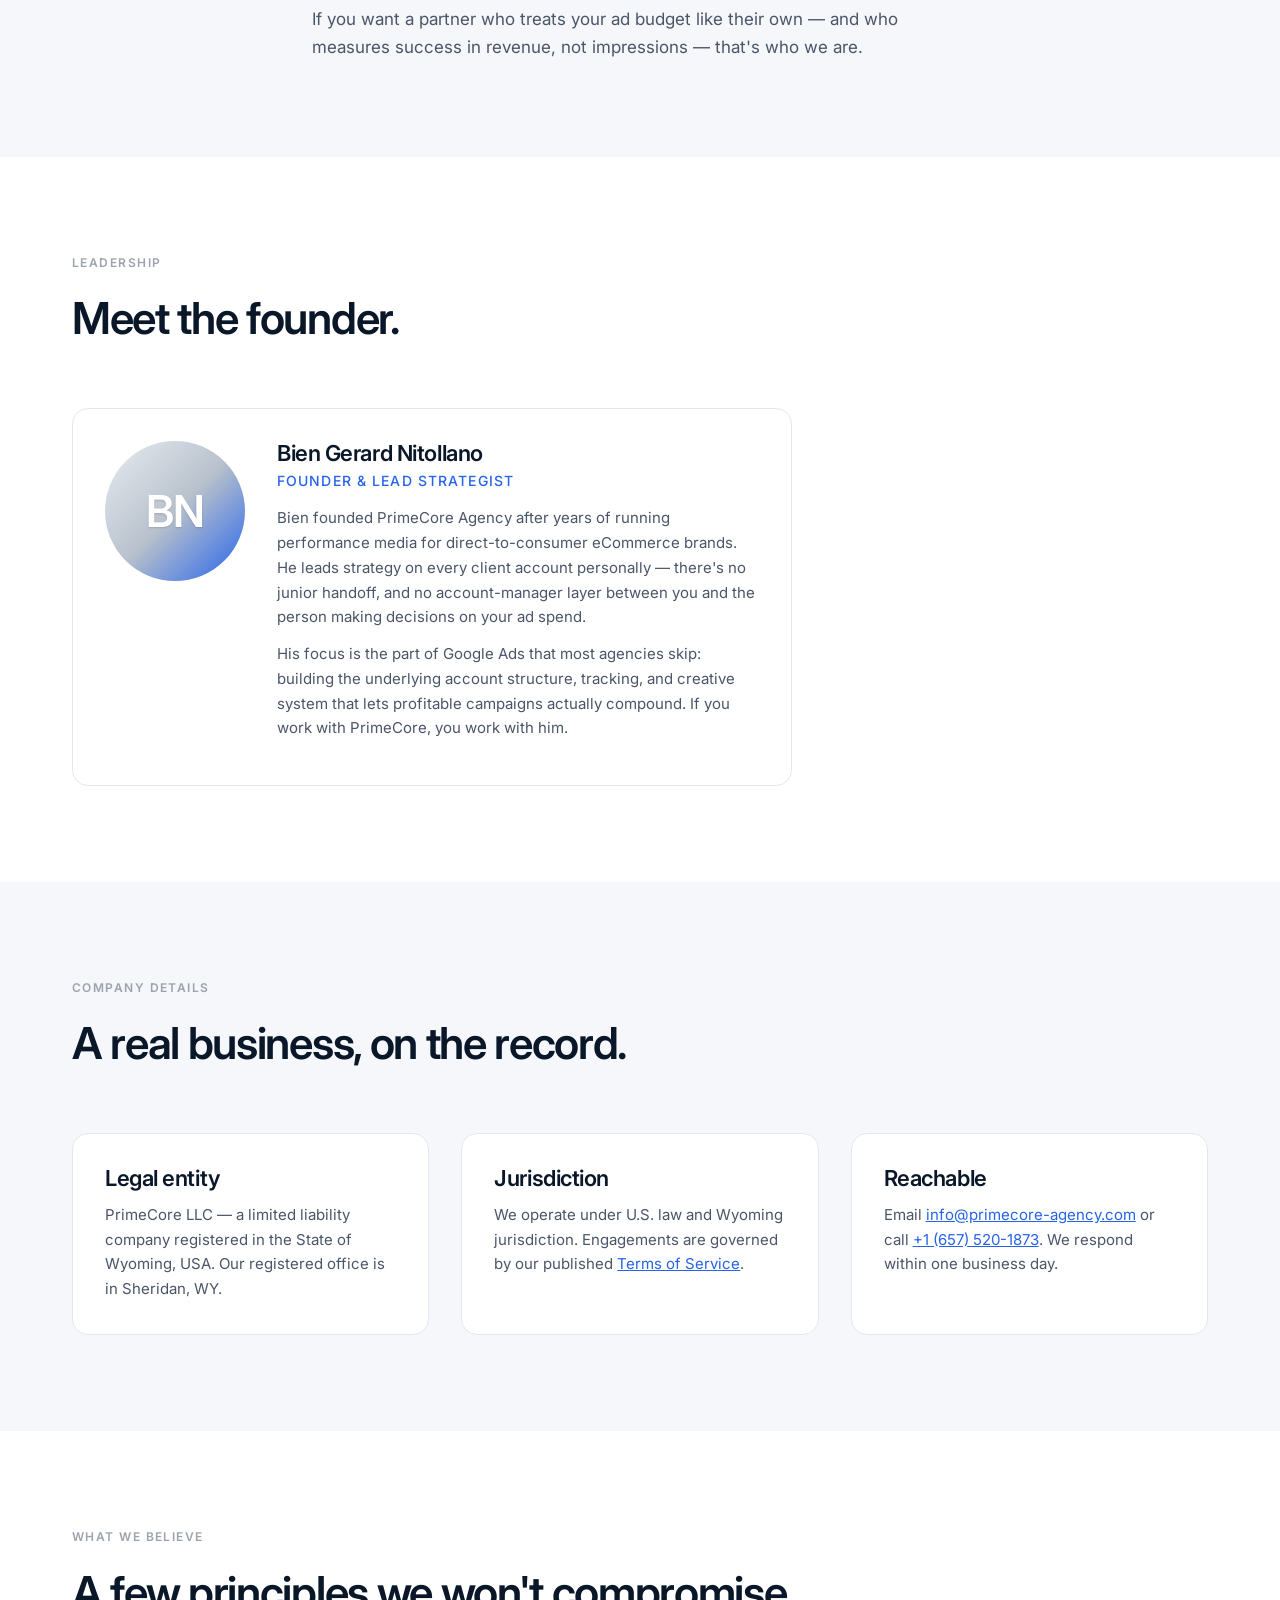
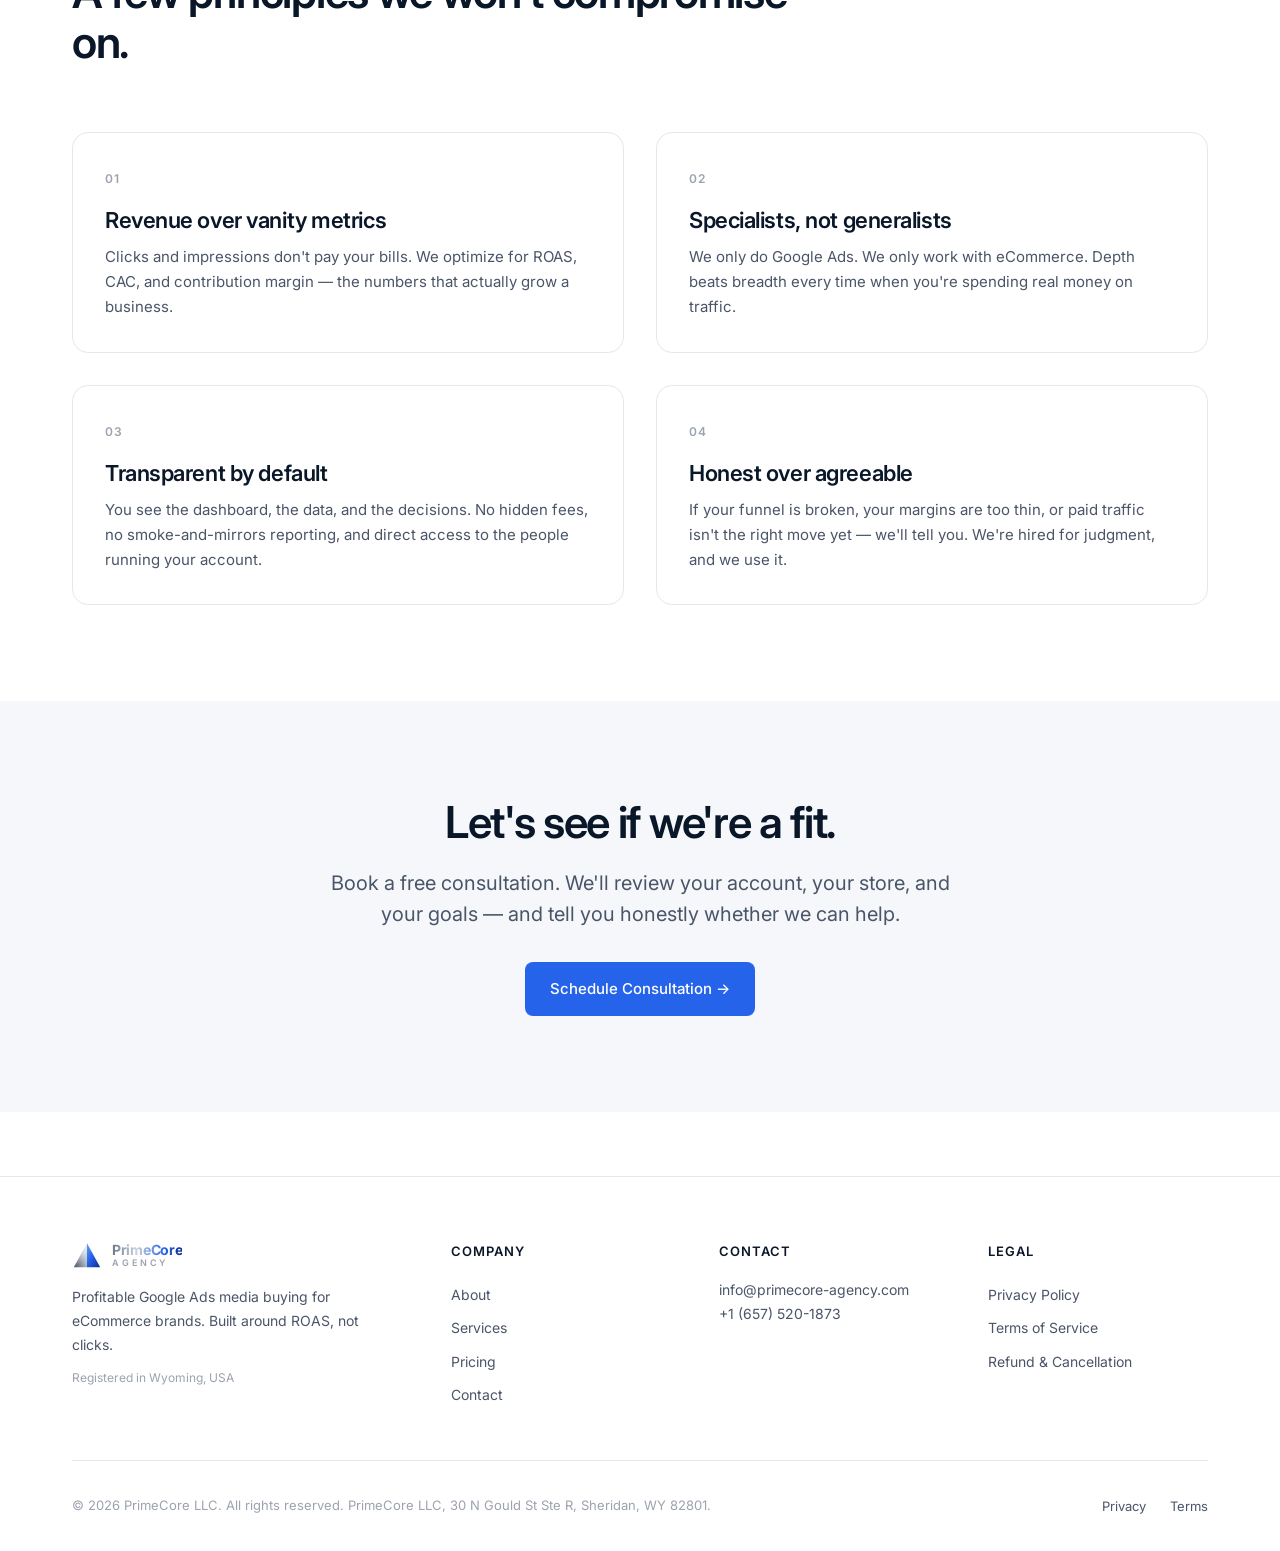
==== commit e976e805: "Add privacy, terms, refund, pricing pages; founder section; phone; Wyoming registration" ====
--- a/about.html
+++ b/about.html
@@ -25,6 +25,7 @@
       <ul class="nav-links">
         <li><a href="index.html">Home</a></li>
         <li><a href="services.html">Services</a></li>
+        <li><a href="pricing.html">Pricing</a></li>
         <li><a href="about.html" class="active">About</a></li>
         <li><a href="contact.html" class="nav-cta">Schedule Consultation</a></li>
       </ul>
@@ -71,6 +72,50 @@
         <p style="margin-bottom: 24px;">Most agencies grew up selling services. We grew up running ad accounts. That difference shows up in every part of the engagement — from how we audit your store to how we structure your campaigns to how we report on results.</p>
         <p style="margin-bottom: 24px;">We're deliberately specialized. Only Google Ads. Only eCommerce. That focus is why our clients consistently outperform the broad, do-everything agencies they came from — and why we're confident telling you exactly what we'd do before you ever sign anything.</p>
         <p>If you want a partner who treats your ad budget like their own — and who measures success in revenue, not impressions — that's who we are.</p>
+      </div>
+    </section>
+
+    <!-- Founder -->
+    <section>
+      <div class="container">
+        <div class="section-head">
+          <p class="eyebrow">Leadership</p>
+          <h2>Meet the founder.</h2>
+        </div>
+
+        <div class="founder-card">
+          <div class="founder-avatar">BN</div>
+          <div class="founder-info">
+            <h3>Bien Gerard Nitollano</h3>
+            <div class="founder-role">Founder &amp; Lead Strategist</div>
+            <p>Bien founded PrimeCore Agency after years of running performance media for direct-to-consumer eCommerce brands. He leads strategy on every client account personally — there's no junior handoff, and no account-manager layer between you and the person making decisions on your ad spend.</p>
+            <p>His focus is the part of Google Ads that most agencies skip: building the underlying account structure, tracking, and creative system that lets profitable campaigns actually compound. If you work with PrimeCore, you work with him.</p>
+          </div>
+        </div>
+      </div>
+    </section>
+
+    <!-- Company details -->
+    <section class="section-alt">
+      <div class="container">
+        <div class="section-head">
+          <p class="eyebrow">Company details</p>
+          <h2>A real business, on the record.</h2>
+        </div>
+        <div class="grid grid-3">
+          <div class="card">
+            <h3>Legal entity</h3>
+            <p>PrimeCore LLC — a limited liability company registered in the State of Wyoming, USA. Our registered office is in Sheridan, WY.</p>
+          </div>
+          <div class="card">
+            <h3>Jurisdiction</h3>
+            <p>We operate under U.S. law and Wyoming jurisdiction. Engagements are governed by our published <a href="terms.html" style="color: var(--color-accent); text-decoration: underline;">Terms of Service</a>.</p>
+          </div>
+          <div class="card">
+            <h3>Reachable</h3>
+            <p>Email <a href="mailto:info@primecore-agency.com" style="color: var(--color-accent); text-decoration: underline;">info@primecore-agency.com</a> or call <a href="tel:+16575201873" style="color: var(--color-accent); text-decoration: underline;">+1 (657) 520-1873</a>. We respond within one business day.</p>
+          </div>
+        </div>
       </div>
     </section>
 
@@ -128,30 +173,36 @@
             </span>
           </a>
           <p>Profitable Google Ads media buying for eCommerce brands. Built around ROAS, not clicks.</p>
+          <p style="font-size: 12px; color: var(--color-ink-muted); margin-top: 12px;">Registered in Wyoming, USA</p>
         </div>
         <div class="footer-col">
           <h5>Company</h5>
           <ul>
             <li><a href="about.html">About</a></li>
             <li><a href="services.html">Services</a></li>
+            <li><a href="pricing.html">Pricing</a></li>
             <li><a href="contact.html">Contact</a></li>
           </ul>
         </div>
         <div class="footer-col">
           <h5>Contact</h5>
           <p><a href="mailto:info@primecore-agency.com">info@primecore-agency.com</a></p>
+          <p><a href="tel:+16575201873">+1 (657) 520-1873</a></p>
         </div>
         <div class="footer-col">
-          <h5>Address</h5>
-          <p>PrimeCore LLC<br>30 N Gould St Ste R<br>Sheridan, WY 82801</p>
+          <h5>Legal</h5>
+          <ul>
+            <li><a href="privacy.html">Privacy Policy</a></li>
+            <li><a href="terms.html">Terms of Service</a></li>
+            <li><a href="refund.html">Refund &amp; Cancellation</a></li>
+          </ul>
         </div>
       </div>
       <div class="footer-inner">
-        <small>© 2026 PrimeCore LLC. All rights reserved.</small>
+        <small>© 2026 PrimeCore LLC. All rights reserved. PrimeCore LLC, 30 N Gould St Ste R, Sheridan, WY 82801.</small>
         <ul class="footer-links">
-          <li><a href="services.html">Services</a></li>
-          <li><a href="about.html">About</a></li>
-          <li><a href="contact.html">Contact</a></li>
+          <li><a href="privacy.html">Privacy</a></li>
+          <li><a href="terms.html">Terms</a></li>
         </ul>
       </div>
     </div>
--- a/styles.css
+++ b/styles.css
@@ -669,6 +669,246 @@
   font-size: 22px;
 }
 
+/* Pricing tiers */
+.pricing {
+  display: grid;
+  grid-template-columns: repeat(3, 1fr);
+  gap: 24px;
+  margin-top: 48px;
+}
+
+.tier {
+  background: white;
+  border: 1px solid var(--color-border);
+  border-radius: var(--radius-lg);
+  padding: 36px 32px;
+  display: flex;
+  flex-direction: column;
+  position: relative;
+  transition: border-color 0.2s ease, transform 0.2s ease, box-shadow 0.2s ease;
+}
+
+.tier:hover {
+  border-color: var(--color-accent);
+  transform: translateY(-2px);
+  box-shadow: 0 12px 32px rgba(10, 23, 41, 0.06);
+}
+
+.tier.featured {
+  border-color: var(--color-accent);
+  border-width: 2px;
+  background: linear-gradient(180deg, rgba(37, 99, 235, 0.03), white 60%);
+}
+
+.tier-badge {
+  position: absolute;
+  top: -12px;
+  left: 32px;
+  background: var(--color-accent);
+  color: white;
+  font-size: 11px;
+  font-weight: 600;
+  text-transform: uppercase;
+  letter-spacing: 0.08em;
+  padding: 4px 12px;
+  border-radius: 999px;
+}
+
+.tier h3 {
+  margin-bottom: 8px;
+}
+
+.tier-tagline {
+  font-size: 14px;
+  color: var(--color-ink-soft);
+  margin-bottom: 24px;
+}
+
+.tier-price {
+  font-family: var(--font-display);
+  font-size: 44px;
+  font-weight: 600;
+  letter-spacing: -0.03em;
+  color: var(--color-ink);
+  line-height: 1;
+  margin-bottom: 4px;
+}
+
+.tier-price .per {
+  font-size: 15px;
+  font-weight: 500;
+  color: var(--color-ink-soft);
+  letter-spacing: 0;
+}
+
+.tier-meta {
+  font-size: 13px;
+  color: var(--color-ink-muted);
+  margin-bottom: 28px;
+  padding-bottom: 24px;
+  border-bottom: 1px solid var(--color-border);
+}
+
+.tier-features {
+  list-style: none;
+  padding: 0;
+  margin: 0 0 32px;
+  flex: 1;
+}
+
+.tier-features li {
+  font-size: 14px;
+  color: var(--color-ink-soft);
+  padding: 8px 0;
+  padding-left: 26px;
+  position: relative;
+  line-height: 1.5;
+}
+
+.tier-features li::before {
+  content: "✓";
+  position: absolute;
+  left: 0;
+  top: 8px;
+  color: var(--color-accent);
+  font-weight: 700;
+}
+
+.tier .btn {
+  width: 100%;
+  justify-content: center;
+}
+
+@media (max-width: 860px) {
+  .pricing { grid-template-columns: 1fr; }
+}
+
+/* Founder / team card */
+.founder-card {
+  display: grid;
+  grid-template-columns: 140px 1fr;
+  gap: 32px;
+  align-items: start;
+  padding: 32px;
+  background: white;
+  border: 1px solid var(--color-border);
+  border-radius: var(--radius-lg);
+  max-width: 720px;
+}
+
+.founder-avatar {
+  width: 140px;
+  height: 140px;
+  border-radius: 50%;
+  background: linear-gradient(135deg, #e8ecf1, #b8c1cc 50%, #2563eb);
+  display: flex;
+  align-items: center;
+  justify-content: center;
+  font-family: var(--font-display);
+  font-size: 44px;
+  font-weight: 600;
+  color: white;
+  letter-spacing: -0.02em;
+  text-shadow: 0 1px 2px rgba(0, 0, 0, 0.15);
+}
+
+.founder-info h3 {
+  margin-bottom: 4px;
+}
+
+.founder-role {
+  font-size: 14px;
+  color: var(--color-accent);
+  font-weight: 500;
+  margin-bottom: 14px;
+  text-transform: uppercase;
+  letter-spacing: 0.08em;
+}
+
+.founder-info p {
+  font-size: 15px;
+  margin-bottom: 12px;
+}
+
+@media (max-width: 640px) {
+  .founder-card {
+    grid-template-columns: 1fr;
+    text-align: center;
+  }
+  .founder-avatar {
+    margin: 0 auto;
+  }
+}
+
+/* Legal pages — long-form prose */
+.legal-page {
+  padding: 64px 0 96px;
+}
+
+.legal-page h2 {
+  font-size: 22px;
+  margin-top: 48px;
+  margin-bottom: 12px;
+  color: var(--color-ink);
+}
+
+.legal-page h3 {
+  font-size: 17px;
+  margin-top: 28px;
+  margin-bottom: 10px;
+  color: var(--color-ink);
+}
+
+.legal-page p,
+.legal-page li {
+  font-size: 16px;
+  line-height: 1.7;
+  color: var(--color-ink-soft);
+  margin-bottom: 12px;
+}
+
+.legal-page ul {
+  margin-left: 22px;
+  margin-bottom: 18px;
+}
+
+.legal-page ul li {
+  margin-bottom: 6px;
+}
+
+.legal-page .last-updated {
+  font-size: 13px;
+  color: var(--color-ink-muted);
+  font-style: italic;
+  margin-bottom: 32px;
+}
+
+/* Trust badges in footer */
+.trust-badges {
+  display: flex;
+  gap: 16px;
+  margin-top: 16px;
+  flex-wrap: wrap;
+}
+
+.trust-badge {
+  display: inline-flex;
+  align-items: center;
+  gap: 6px;
+  padding: 6px 12px;
+  background: var(--color-surface);
+  border: 1px solid var(--color-border);
+  border-radius: 999px;
+  font-size: 12px;
+  color: var(--color-ink-soft);
+  font-weight: 500;
+}
+
+.trust-badge svg {
+  width: 12px;
+  height: 12px;
+}
+
 /* Mobile nav (collapse) */
 @media (max-width: 640px) {
   .nav-links { gap: 18px; }
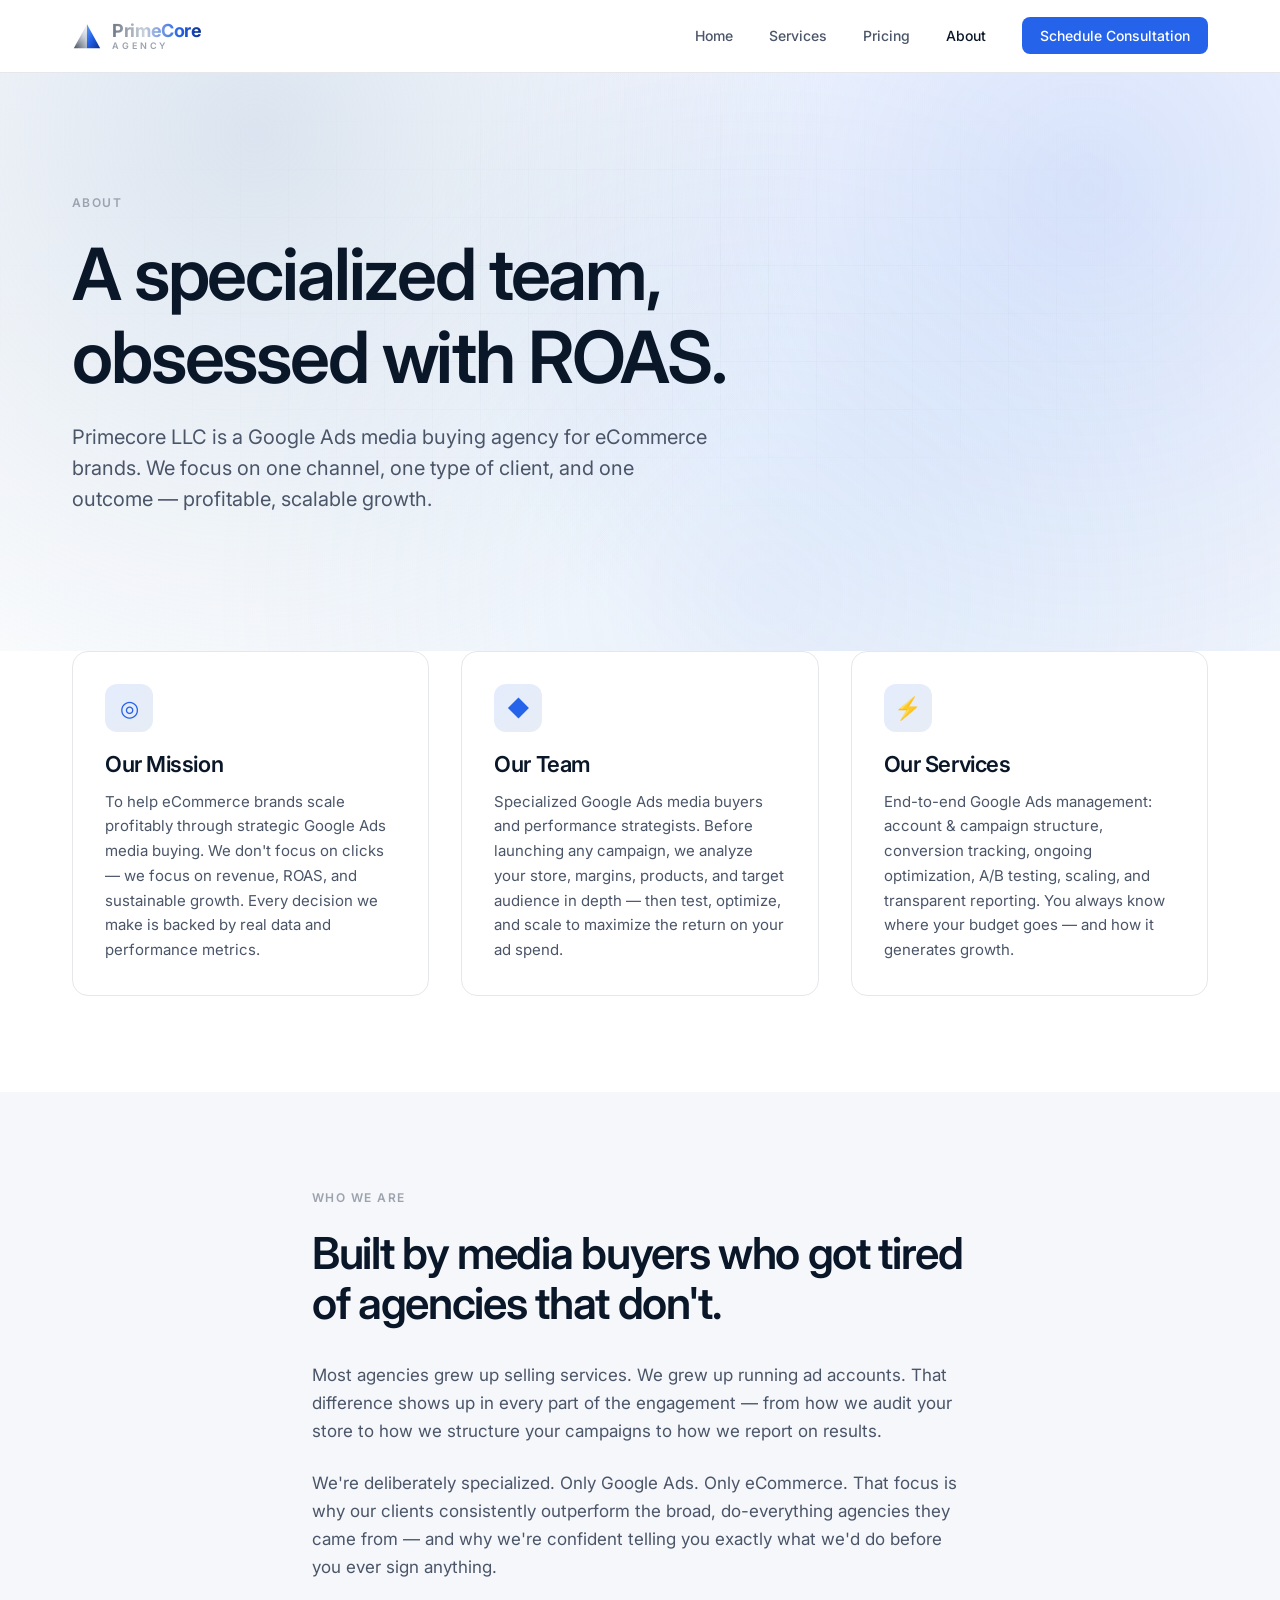
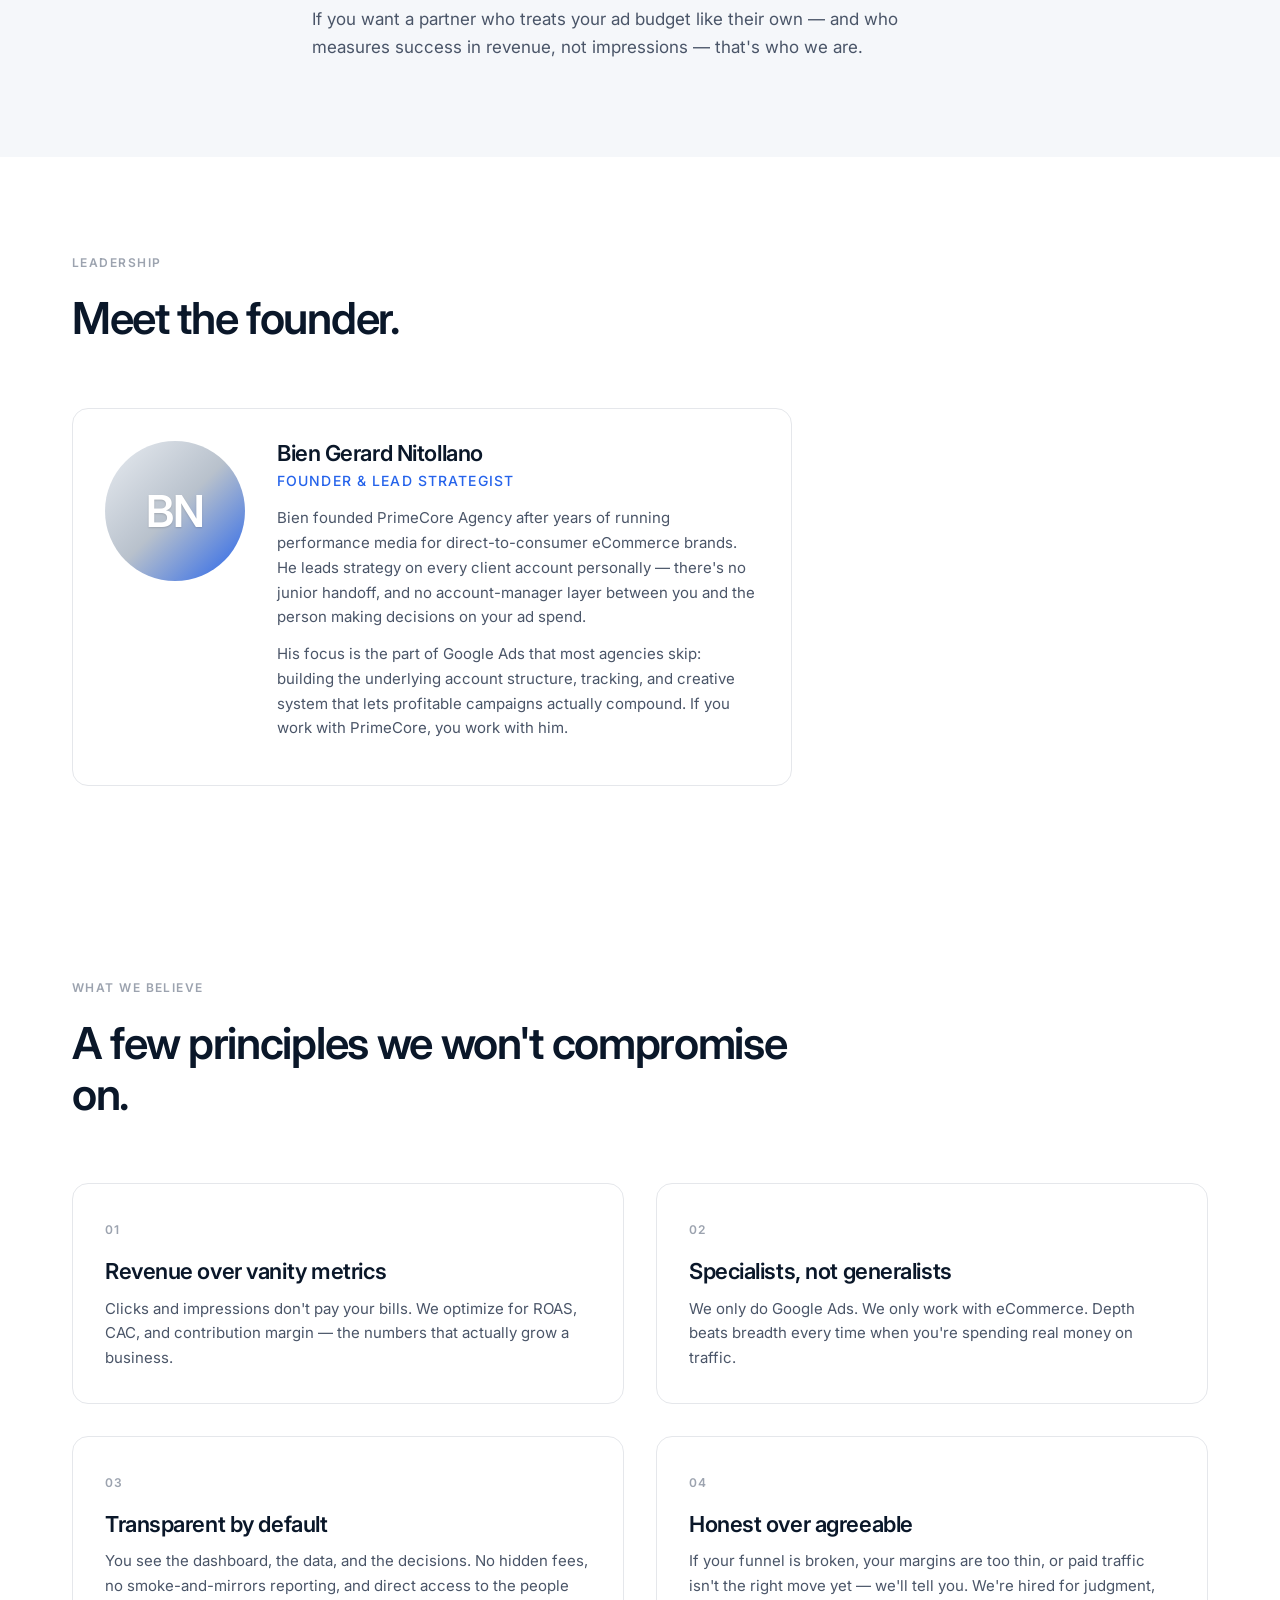
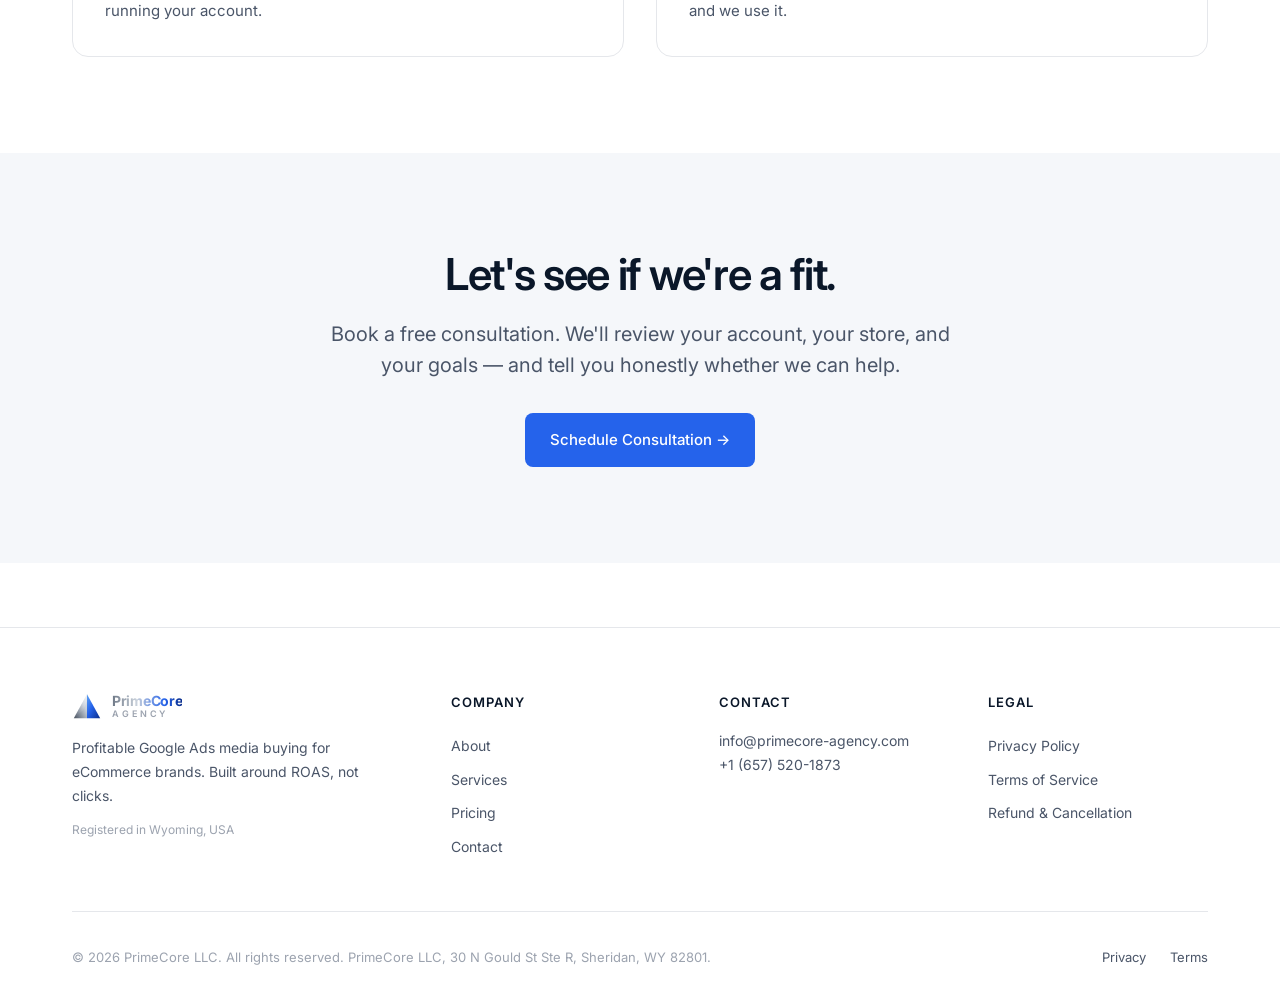
==== commit cc6dc886: "Remove Company details section from About page" ====
--- a/about.html
+++ b/about.html
@@ -95,29 +95,6 @@
       </div>
     </section>
 
-    <!-- Company details -->
-    <section class="section-alt">
-      <div class="container">
-        <div class="section-head">
-          <p class="eyebrow">Company details</p>
-          <h2>A real business, on the record.</h2>
-        </div>
-        <div class="grid grid-3">
-          <div class="card">
-            <h3>Legal entity</h3>
-            <p>PrimeCore LLC — a limited liability company registered in the State of Wyoming, USA. Our registered office is in Sheridan, WY.</p>
-          </div>
-          <div class="card">
-            <h3>Jurisdiction</h3>
-            <p>We operate under U.S. law and Wyoming jurisdiction. Engagements are governed by our published <a href="terms.html" style="color: var(--color-accent); text-decoration: underline;">Terms of Service</a>.</p>
-          </div>
-          <div class="card">
-            <h3>Reachable</h3>
-            <p>Email <a href="mailto:info@primecore-agency.com" style="color: var(--color-accent); text-decoration: underline;">info@primecore-agency.com</a> or call <a href="tel:+16575201873" style="color: var(--color-accent); text-decoration: underline;">+1 (657) 520-1873</a>. We respond within one business day.</p>
-          </div>
-        </div>
-      </div>
-    </section>
 
     <!-- Values -->
     <section>
--- a/styles.css
+++ b/styles.css
@@ -225,10 +225,57 @@
 .hero {
   padding: 120px 0 96px;
   background:
-    radial-gradient(circle at 20% 10%, rgba(176, 196, 222, 0.35), transparent 50%),
-    radial-gradient(circle at 80% 30%, rgba(37, 99, 235, 0.12), transparent 55%),
-    linear-gradient(180deg, #ffffff, #ffffff);
+    radial-gradient(circle at 20% 10%, rgba(176, 196, 222, 0.45), transparent 50%),
+    radial-gradient(circle at 85% 20%, rgba(37, 99, 235, 0.18), transparent 55%),
+    radial-gradient(circle at 60% 90%, rgba(95, 162, 245, 0.10), transparent 60%),
+    linear-gradient(180deg, #ffffff, #f8fafc);
   position: relative;
+  overflow: hidden;
+}
+
+.hero::before {
+  content: "";
+  position: absolute;
+  inset: 0;
+  background-image:
+    linear-gradient(rgba(10, 23, 41, 0.025) 1px, transparent 1px),
+    linear-gradient(90deg, rgba(10, 23, 41, 0.025) 1px, transparent 1px);
+  background-size: 48px 48px;
+  mask-image: radial-gradient(ellipse 80% 60% at 50% 40%, black, transparent 70%);
+  -webkit-mask-image: radial-gradient(ellipse 80% 60% at 50% 40%, black, transparent 70%);
+  pointer-events: none;
+}
+
+.hero > .container,
+.hero > .container-narrow {
+  position: relative;
+}
+
+.hero-grid {
+  display: grid;
+  grid-template-columns: 1.1fr 1fr;
+  gap: 48px;
+  align-items: center;
+}
+
+@media (max-width: 980px) {
+  .hero-grid { grid-template-columns: 1fr; gap: 56px; }
+}
+
+/* Gradient text effect for hero headlines */
+.gradient-text {
+  background: linear-gradient(135deg, #0a1729 0%, #1d4ed8 60%, #5fa2f5 100%);
+  -webkit-background-clip: text;
+  background-clip: text;
+  -webkit-text-fill-color: transparent;
+  color: transparent;
+  background-size: 200% 200%;
+  animation: shimmer 8s ease-in-out infinite;
+}
+
+@keyframes shimmer {
+  0%, 100% { background-position: 0% 50%; }
+  50% { background-position: 100% 50%; }
 }
 
 .hero-badge {
@@ -909,6 +956,543 @@
   height: 12px;
 }
 
+/* Hero dashboard visual */
+.hero-dashboard {
+  background: white;
+  border: 1px solid var(--color-border);
+  border-radius: var(--radius-lg);
+  padding: 24px;
+  box-shadow:
+    0 1px 2px rgba(10, 23, 41, 0.04),
+    0 20px 50px -20px rgba(10, 23, 41, 0.12),
+    0 40px 80px -40px rgba(37, 99, 235, 0.18);
+  position: relative;
+  transform: perspective(1200px) rotateY(-4deg) rotateX(2deg);
+  transform-origin: center;
+  transition: transform 0.6s ease;
+}
+
+.hero-dashboard:hover {
+  transform: perspective(1200px) rotateY(-2deg) rotateX(1deg);
+}
+
+.dash-header {
+  display: flex;
+  justify-content: space-between;
+  align-items: center;
+  margin-bottom: 20px;
+  padding-bottom: 16px;
+  border-bottom: 1px solid var(--color-border);
+}
+
+.dash-title {
+  font-family: var(--font-display);
+  font-size: 14px;
+  font-weight: 600;
+  color: var(--color-ink);
+  display: flex;
+  align-items: center;
+  gap: 8px;
+}
+
+.dash-live {
+  font-size: 11px;
+  color: var(--color-ink-muted);
+  display: flex;
+  align-items: center;
+  gap: 6px;
+}
+
+.dash-live::before {
+  content: "";
+  width: 6px;
+  height: 6px;
+  border-radius: 50%;
+  background: #16a34a;
+  box-shadow: 0 0 0 3px rgba(22, 163, 74, 0.2);
+  animation: pulse 2s ease-in-out infinite;
+}
+
+@keyframes pulse {
+  0%, 100% { box-shadow: 0 0 0 3px rgba(22, 163, 74, 0.2); }
+  50% { box-shadow: 0 0 0 6px rgba(22, 163, 74, 0); }
+}
+
+.dash-metrics {
+  display: grid;
+  grid-template-columns: repeat(3, 1fr);
+  gap: 16px;
+  margin-bottom: 20px;
+}
+
+.dash-metric .label {
+  font-size: 11px;
+  color: var(--color-ink-muted);
+  text-transform: uppercase;
+  letter-spacing: 0.06em;
+  margin-bottom: 4px;
+}
+
+.dash-metric .value {
+  font-family: var(--font-display);
+  font-size: 22px;
+  font-weight: 600;
+  color: var(--color-ink);
+  letter-spacing: -0.02em;
+  line-height: 1.1;
+}
+
+.dash-metric .delta {
+  font-size: 11px;
+  color: #16a34a;
+  font-weight: 500;
+  margin-top: 2px;
+  display: inline-flex;
+  align-items: center;
+  gap: 2px;
+}
+
+.dash-metric .delta.down {
+  color: var(--color-accent);
+}
+
+.dash-chart {
+  position: relative;
+  height: 120px;
+  margin: 0 -4px;
+}
+
+.dash-chart svg {
+  width: 100%;
+  height: 100%;
+  display: block;
+  overflow: visible;
+}
+
+.dash-chart .area {
+  fill: url(#chartFill);
+  opacity: 0;
+  animation: fadeIn 1s ease-out 0.5s forwards;
+}
+
+.dash-chart .line {
+  fill: none;
+  stroke: var(--color-accent);
+  stroke-width: 2.5;
+  stroke-linecap: round;
+  stroke-linejoin: round;
+  stroke-dasharray: 600;
+  stroke-dashoffset: 600;
+  animation: drawLine 1.6s ease-out 0.3s forwards;
+}
+
+.dash-chart .dot {
+  fill: white;
+  stroke: var(--color-accent);
+  stroke-width: 2;
+  opacity: 0;
+  animation: popIn 0.4s ease-out forwards;
+}
+
+.dash-chart .dot:nth-of-type(1) { animation-delay: 0.5s; }
+.dash-chart .dot:nth-of-type(2) { animation-delay: 0.8s; }
+.dash-chart .dot:nth-of-type(3) { animation-delay: 1.1s; }
+.dash-chart .dot:nth-of-type(4) { animation-delay: 1.4s; }
+.dash-chart .dot:nth-of-type(5) { animation-delay: 1.7s; }
+.dash-chart .dot.highlight {
+  fill: var(--color-accent);
+  stroke: white;
+  stroke-width: 3;
+}
+
+@keyframes drawLine {
+  to { stroke-dashoffset: 0; }
+}
+
+@keyframes fadeIn {
+  to { opacity: 1; }
+}
+
+@keyframes popIn {
+  0% { opacity: 0; transform: scale(0); transform-origin: center; }
+  60% { opacity: 1; transform: scale(1.4); }
+  100% { opacity: 1; transform: scale(1); }
+}
+
+.dash-footer {
+  display: flex;
+  justify-content: space-between;
+  align-items: center;
+  margin-top: 16px;
+  padding-top: 16px;
+  border-top: 1px solid var(--color-border);
+  font-size: 11px;
+  color: var(--color-ink-muted);
+}
+
+.dash-floating {
+  position: absolute;
+  background: white;
+  border: 1px solid var(--color-border);
+  border-radius: var(--radius-md);
+  padding: 10px 14px;
+  box-shadow: 0 8px 24px rgba(10, 23, 41, 0.08);
+  font-size: 12px;
+  font-weight: 500;
+}
+
+.dash-floating.tl {
+  top: -16px;
+  left: -24px;
+  color: #16a34a;
+  animation: float 4s ease-in-out infinite;
+}
+
+.dash-floating.br {
+  bottom: -16px;
+  right: -24px;
+  animation: float 5s ease-in-out infinite 0.5s;
+}
+
+.dash-floating.br .big {
+  font-family: var(--font-display);
+  font-size: 18px;
+  font-weight: 700;
+  color: var(--color-accent);
+  letter-spacing: -0.02em;
+}
+
+@keyframes float {
+  0%, 100% { transform: translateY(0); }
+  50% { transform: translateY(-6px); }
+}
+
+@media (max-width: 980px) {
+  .hero-dashboard { transform: none; }
+  .hero-dashboard:hover { transform: none; }
+  .dash-floating.tl, .dash-floating.br { display: none; }
+}
+
+/* Clients / "Trusted by" */
+.clients-section {
+  padding: 56px 0;
+  border-top: 1px solid var(--color-border);
+  border-bottom: 1px solid var(--color-border);
+  background: white;
+}
+
+.clients-label {
+  text-align: center;
+  font-size: 12px;
+  font-weight: 600;
+  text-transform: uppercase;
+  letter-spacing: 0.14em;
+  color: var(--color-ink-muted);
+  margin-bottom: 32px;
+}
+
+.clients-row {
+  display: grid;
+  grid-template-columns: repeat(3, 1fr);
+  gap: 24px;
+  align-items: center;
+}
+
+.client-logo {
+  display: flex;
+  flex-direction: column;
+  align-items: center;
+  justify-content: center;
+  padding: 24px;
+  background: var(--color-surface);
+  border-radius: var(--radius-md);
+  text-decoration: none;
+  transition: all 0.25s ease;
+  border: 1px solid transparent;
+  min-height: 100px;
+}
+
+.client-logo:hover {
+  background: white;
+  border-color: var(--color-border);
+  transform: translateY(-2px);
+  box-shadow: 0 8px 24px rgba(10, 23, 41, 0.06);
+  opacity: 1;
+}
+
+.client-logo .name {
+  font-family: var(--font-display);
+  font-size: 19px;
+  font-weight: 700;
+  letter-spacing: -0.02em;
+  color: var(--color-ink);
+  margin-bottom: 4px;
+}
+
+.client-logo .tag {
+  font-size: 11px;
+  color: var(--color-ink-muted);
+  text-transform: uppercase;
+  letter-spacing: 0.08em;
+}
+
+@media (max-width: 720px) {
+  .clients-row { grid-template-columns: 1fr; }
+}
+
+/* Testimonials */
+.testimonials {
+  display: grid;
+  grid-template-columns: repeat(3, 1fr);
+  gap: 24px;
+}
+
+.testimonial {
+  background: white;
+  border: 1px solid var(--color-border);
+  border-radius: var(--radius-lg);
+  padding: 32px;
+  position: relative;
+  display: flex;
+  flex-direction: column;
+  transition: border-color 0.2s, transform 0.2s, box-shadow 0.2s;
+}
+
+.testimonial:hover {
+  border-color: var(--color-accent);
+  transform: translateY(-2px);
+  box-shadow: 0 12px 32px rgba(10, 23, 41, 0.06);
+}
+
+.testimonial::before {
+  content: "\201C";
+  position: absolute;
+  top: 12px;
+  left: 22px;
+  font-family: Georgia, serif;
+  font-size: 64px;
+  line-height: 1;
+  color: var(--color-accent);
+  opacity: 0.18;
+}
+
+.testimonial-quote {
+  font-size: 15px;
+  line-height: 1.6;
+  color: var(--color-ink);
+  margin-bottom: 28px;
+  font-style: italic;
+  flex: 1;
+}
+
+.testimonial-quote.placeholder {
+  color: var(--color-ink-muted);
+  font-style: normal;
+  padding: 16px;
+  border: 1px dashed var(--color-border);
+  border-radius: var(--radius-sm);
+  background: var(--color-surface);
+  font-size: 13px;
+}
+
+.testimonial-author {
+  display: flex;
+  align-items: center;
+  gap: 12px;
+  padding-top: 20px;
+  border-top: 1px solid var(--color-border);
+}
+
+.testimonial-avatar {
+  width: 44px;
+  height: 44px;
+  border-radius: 50%;
+  background: linear-gradient(135deg, #e8ecf1, #b8c1cc 40%, #2563eb);
+  display: flex;
+  align-items: center;
+  justify-content: center;
+  color: white;
+  font-family: var(--font-display);
+  font-weight: 600;
+  font-size: 15px;
+  flex-shrink: 0;
+}
+
+.testimonial-author .name {
+  font-size: 14px;
+  font-weight: 600;
+  color: var(--color-ink);
+  line-height: 1.3;
+}
+
+.testimonial-author .role {
+  font-size: 12px;
+  color: var(--color-ink-muted);
+}
+
+.testimonial-author .role a {
+  color: var(--color-accent);
+}
+
+@media (max-width: 860px) {
+  .testimonials { grid-template-columns: 1fr; }
+}
+
+/* Case results (anonymous case studies) */
+.case-results {
+  display: grid;
+  grid-template-columns: repeat(3, 1fr);
+  gap: 24px;
+}
+
+.case-card {
+  background: linear-gradient(155deg, white 0%, #f5f7fa 100%);
+  border: 1px solid var(--color-border);
+  border-radius: var(--radius-lg);
+  padding: 32px;
+  display: flex;
+  flex-direction: column;
+  transition: all 0.25s ease;
+  position: relative;
+  overflow: hidden;
+}
+
+.case-card::before {
+  content: "";
+  position: absolute;
+  top: 0;
+  left: 0;
+  right: 0;
+  height: 3px;
+  background: linear-gradient(90deg, #5fa2f5, var(--color-accent), #0a2d8a);
+}
+
+.case-card:hover {
+  transform: translateY(-4px);
+  box-shadow: 0 20px 40px -16px rgba(10, 23, 41, 0.12);
+  border-color: var(--color-accent);
+}
+
+.case-vertical {
+  font-size: 12px;
+  font-weight: 600;
+  text-transform: uppercase;
+  letter-spacing: 0.1em;
+  color: var(--color-ink-muted);
+  margin-bottom: 20px;
+}
+
+.case-headline {
+  font-family: var(--font-display);
+  font-size: 28px;
+  font-weight: 700;
+  letter-spacing: -0.02em;
+  background: linear-gradient(135deg, var(--color-accent), #0a2d8a);
+  -webkit-background-clip: text;
+  background-clip: text;
+  -webkit-text-fill-color: transparent;
+  color: transparent;
+  margin-bottom: 8px;
+  line-height: 1.15;
+}
+
+.case-summary {
+  font-size: 14px;
+  color: var(--color-ink-soft);
+  line-height: 1.55;
+  margin-bottom: 24px;
+  flex: 1;
+}
+
+.case-metrics {
+  display: grid;
+  grid-template-columns: repeat(3, 1fr);
+  gap: 12px;
+  padding-top: 20px;
+  border-top: 1px solid var(--color-border);
+}
+
+.case-metric {
+  text-align: left;
+}
+
+.case-metric .num {
+  font-family: var(--font-display);
+  font-size: 20px;
+  font-weight: 600;
+  color: var(--color-ink);
+  letter-spacing: -0.02em;
+  line-height: 1;
+  margin-bottom: 2px;
+}
+
+.case-metric .lbl {
+  font-size: 10px;
+  color: var(--color-ink-muted);
+  text-transform: uppercase;
+  letter-spacing: 0.06em;
+}
+
+@media (max-width: 860px) {
+  .case-results { grid-template-columns: 1fr; }
+}
+
+/* SVG service icons */
+.svc-icon {
+  width: 52px;
+  height: 52px;
+  border-radius: 14px;
+  background: linear-gradient(135deg, rgba(95, 162, 245, 0.15), rgba(37, 99, 235, 0.08));
+  display: inline-flex;
+  align-items: center;
+  justify-content: center;
+  margin-bottom: 20px;
+  color: var(--color-accent);
+  transition: transform 0.3s ease;
+}
+
+.svc-icon svg {
+  width: 26px;
+  height: 26px;
+}
+
+.card:hover .svc-icon {
+  transform: scale(1.08) rotate(-3deg);
+}
+
+/* Scroll-in animation */
+.reveal {
+  opacity: 0;
+  transform: translateY(20px);
+  transition: opacity 0.7s ease, transform 0.7s ease;
+}
+
+.reveal.visible {
+  opacity: 1;
+  transform: translateY(0);
+}
+
+.reveal-stagger > * {
+  opacity: 0;
+  transform: translateY(20px);
+  transition: opacity 0.6s ease, transform 0.6s ease;
+}
+
+.reveal-stagger.visible > *:nth-child(1) { transition-delay: 0s; opacity: 1; transform: translateY(0); }
+.reveal-stagger.visible > *:nth-child(2) { transition-delay: 0.08s; opacity: 1; transform: translateY(0); }
+.reveal-stagger.visible > *:nth-child(3) { transition-delay: 0.16s; opacity: 1; transform: translateY(0); }
+.reveal-stagger.visible > *:nth-child(4) { transition-delay: 0.24s; opacity: 1; transform: translateY(0); }
+.reveal-stagger.visible > *:nth-child(5) { transition-delay: 0.32s; opacity: 1; transform: translateY(0); }
+.reveal-stagger.visible > *:nth-child(6) { transition-delay: 0.4s; opacity: 1; transform: translateY(0); }
+
+@media (prefers-reduced-motion: reduce) {
+  .reveal,
+  .reveal-stagger > * { opacity: 1; transform: none; transition: none; }
+  .dash-chart .line, .dash-chart .area, .dash-chart .dot { animation: none; opacity: 1; stroke-dashoffset: 0; }
+  .gradient-text { animation: none; }
+  .dash-live::before, .dash-floating.tl, .dash-floating.br { animation: none; }
+}
+
 /* Mobile nav (collapse) */
 @media (max-width: 640px) {
   .nav-links { gap: 18px; }
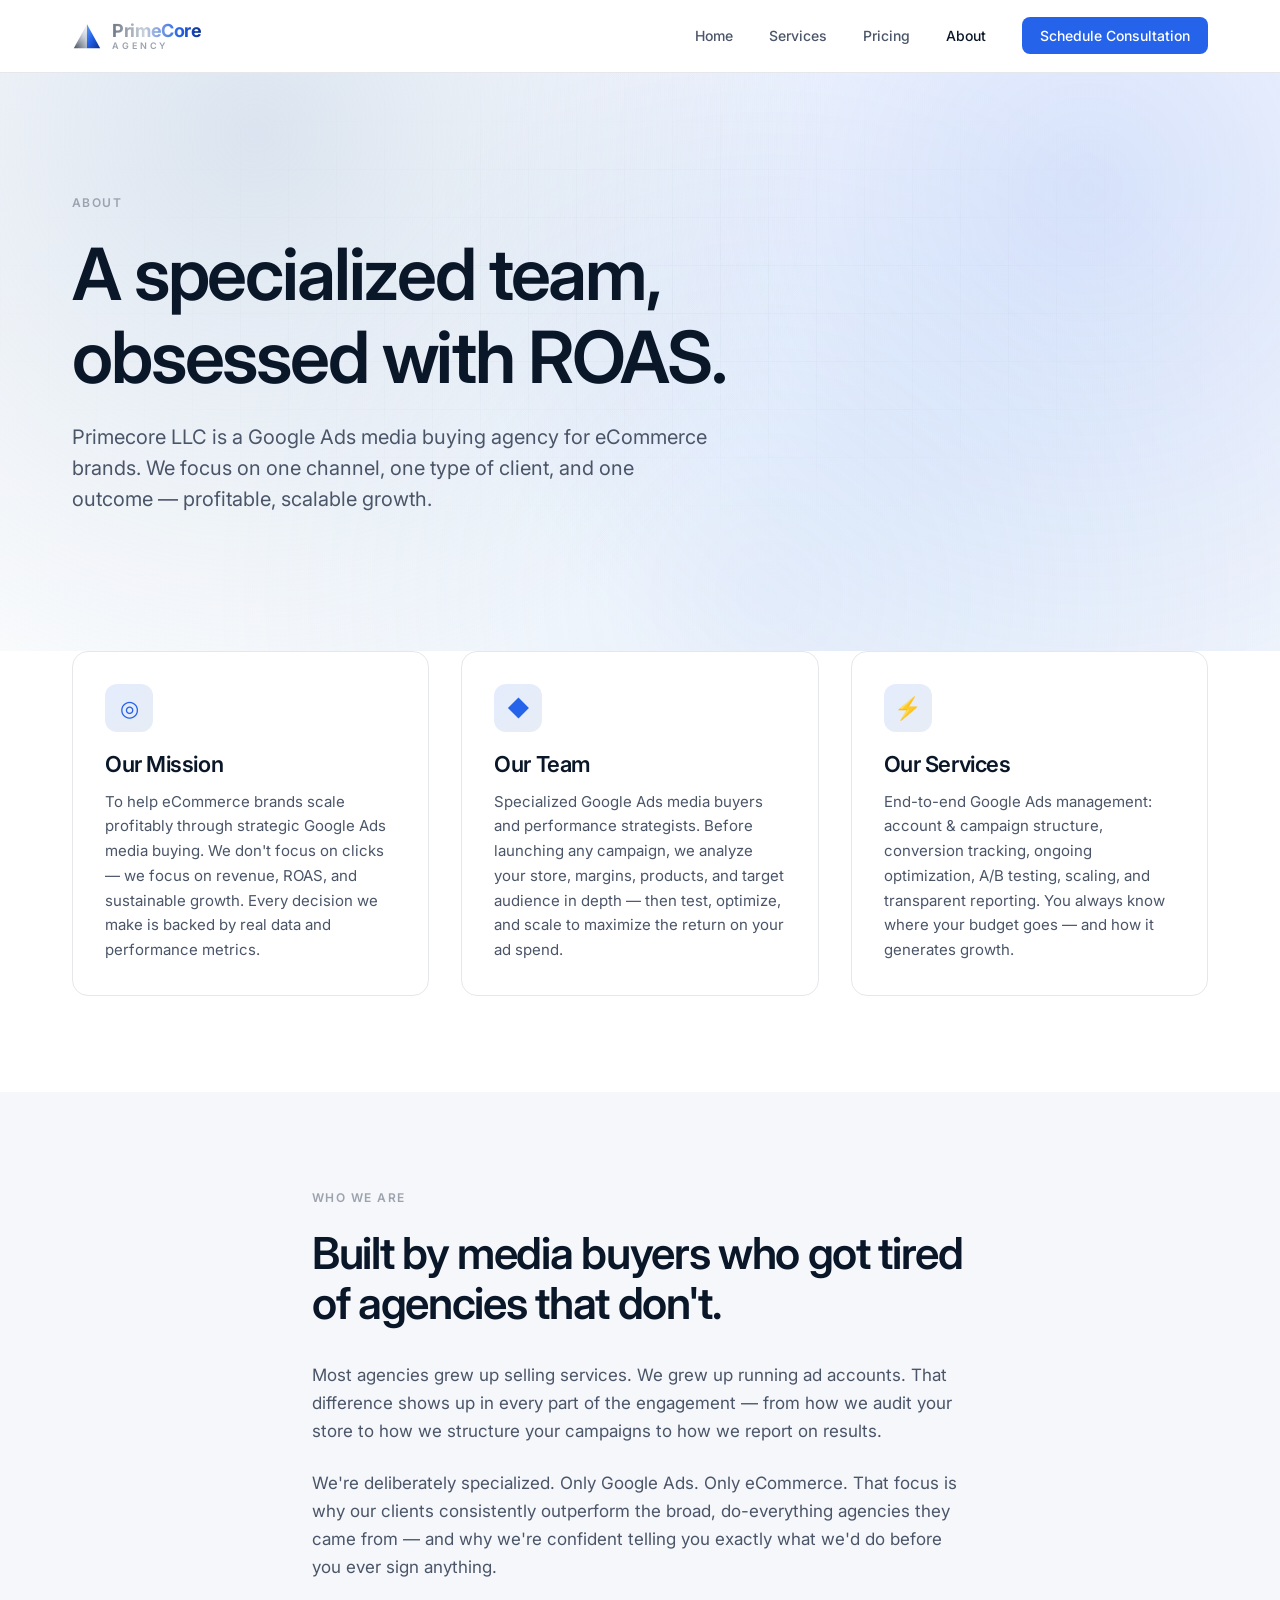
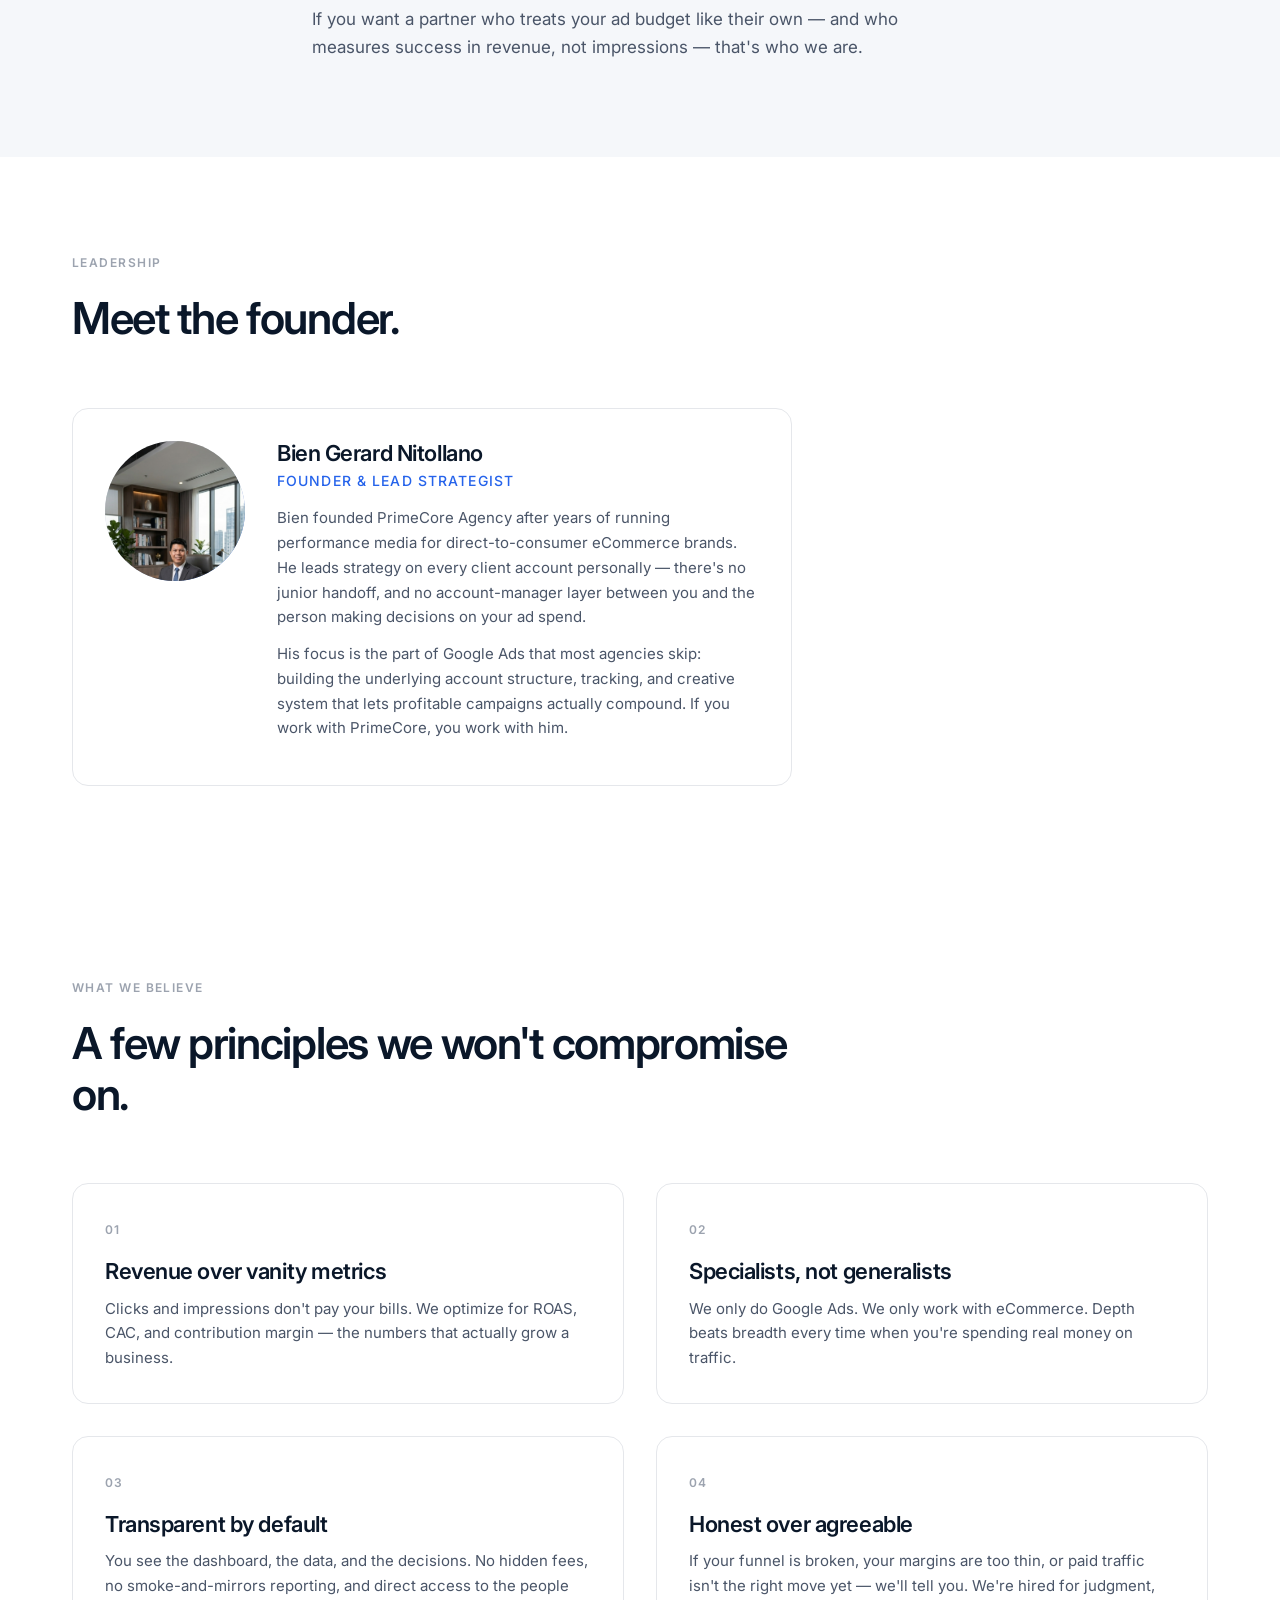
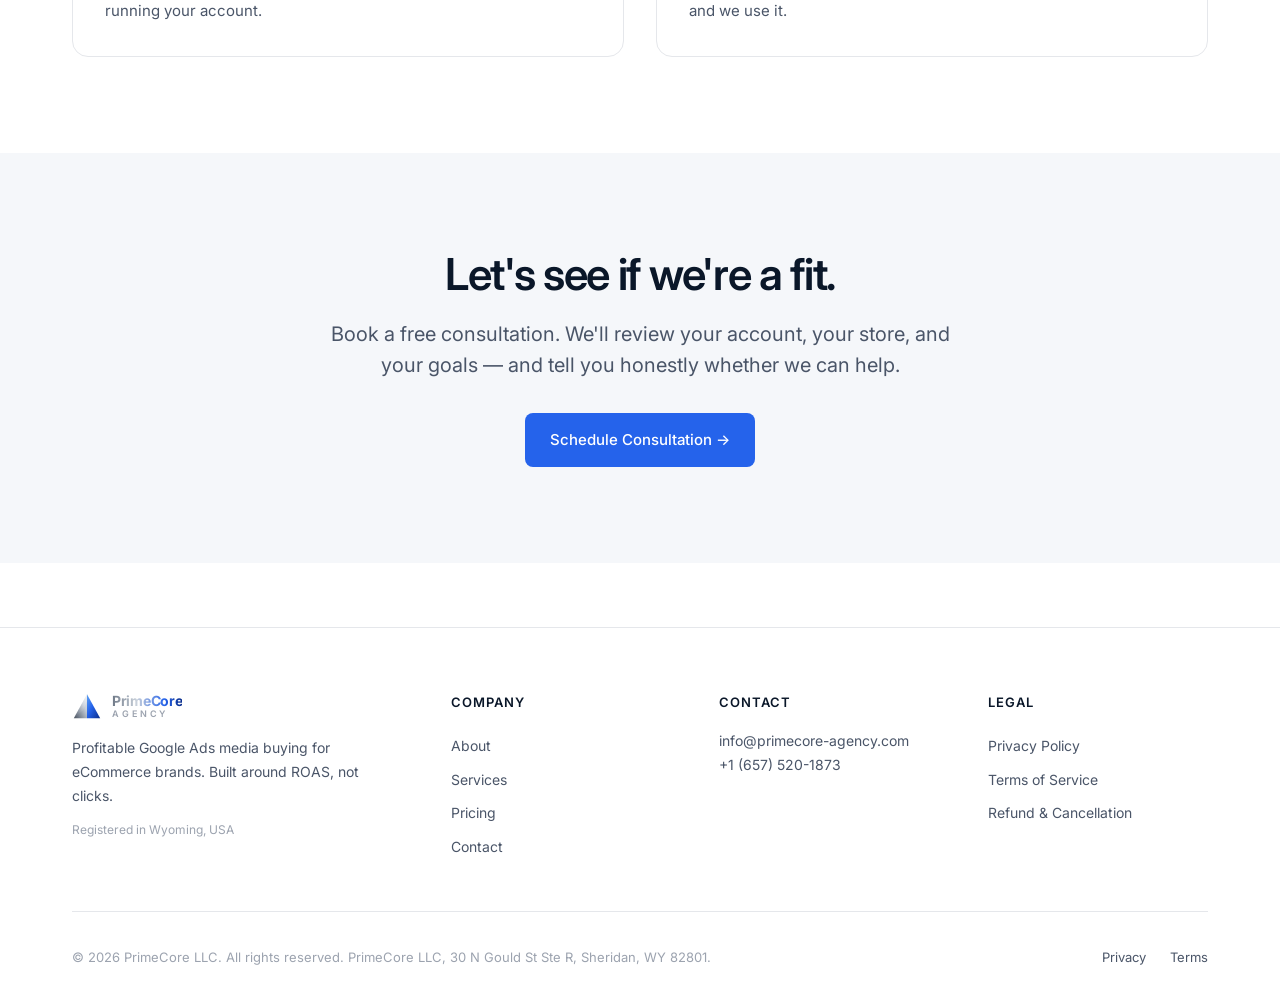
==== commit 010f8046: "Add founder photo, real client logos in strip, remove placeholder testimonials section" ====
--- a/about.html
+++ b/about.html
@@ -84,7 +84,7 @@
         </div>
 
         <div class="founder-card">
-          <div class="founder-avatar">BN</div>
+          <div class="founder-avatar"><img src="founder.png" alt="Bien Gerard Nitollano"></div>
           <div class="founder-info">
             <h3>Bien Gerard Nitollano</h3>
             <div class="founder-role">Founder &amp; Lead Strategist</div>
--- a/styles.css
+++ b/styles.css
@@ -857,6 +857,16 @@
   color: white;
   letter-spacing: -0.02em;
   text-shadow: 0 1px 2px rgba(0, 0, 0, 0.15);
+  overflow: hidden;
+  flex-shrink: 0;
+}
+
+.founder-avatar img {
+  width: 100%;
+  height: 100%;
+  object-fit: cover;
+  object-position: center 22%;
+  display: block;
 }
 
 .founder-info h3 {
@@ -1236,6 +1246,35 @@
   letter-spacing: 0.08em;
 }
 
+.client-logo .logo-img {
+  max-height: 44px;
+  max-width: 160px;
+  width: auto;
+  height: auto;
+  object-fit: contain;
+  margin-bottom: 10px;
+  filter: grayscale(20%);
+  opacity: 0.92;
+  transition: filter 0.25s ease, opacity 0.25s ease;
+}
+
+.client-logo:hover .logo-img {
+  filter: grayscale(0%);
+  opacity: 1;
+}
+
+.client-logo .wordmark-name {
+  font-family: Georgia, "Times New Roman", serif;
+  font-size: 22px;
+  font-weight: 700;
+  letter-spacing: -0.01em;
+  color: var(--color-ink);
+  margin-bottom: 10px;
+  display: block;
+  height: 44px;
+  line-height: 44px;
+}
+
 @media (max-width: 720px) {
   .clients-row { grid-template-columns: 1fr; }
 }
@@ -1287,12 +1326,26 @@
 
 .testimonial-quote.placeholder {
   color: var(--color-ink-muted);
+  font-style: italic;
+  font-size: 14px;
+  position: relative;
+  padding-left: 0;
+}
+
+.testimonial-quote.placeholder::after {
+  content: "Quote pending";
+  display: inline-block;
+  margin-left: 8px;
+  font-size: 10px;
   font-style: normal;
-  padding: 16px;
-  border: 1px dashed var(--color-border);
-  border-radius: var(--radius-sm);
-  background: var(--color-surface);
-  font-size: 13px;
+  font-weight: 600;
+  text-transform: uppercase;
+  letter-spacing: 0.08em;
+  padding: 2px 8px;
+  background: rgba(37, 99, 235, 0.08);
+  color: var(--color-accent);
+  border-radius: 999px;
+  vertical-align: middle;
 }
 
 .testimonial-author {
@@ -1304,18 +1357,36 @@
 }
 
 .testimonial-avatar {
-  width: 44px;
-  height: 44px;
-  border-radius: 50%;
-  background: linear-gradient(135deg, #e8ecf1, #b8c1cc 40%, #2563eb);
+  width: 48px;
+  height: 48px;
+  border-radius: 12px;
+  background: white;
+  border: 1px solid var(--color-border);
   display: flex;
   align-items: center;
   justify-content: center;
-  color: white;
-  font-family: var(--font-display);
-  font-weight: 600;
-  font-size: 15px;
+  color: var(--color-ink);
+  font-family: Georgia, "Times New Roman", serif;
+  font-weight: 700;
+  font-size: 13px;
   flex-shrink: 0;
+  overflow: hidden;
+  padding: 6px;
+}
+
+.testimonial-avatar img {
+  max-width: 100%;
+  max-height: 100%;
+  object-fit: contain;
+  display: block;
+}
+
+.testimonial-avatar.wordmark {
+  font-size: 11px;
+  letter-spacing: 0.02em;
+  padding: 4px;
+  line-height: 1.05;
+  text-align: center;
 }
 
 .testimonial-author .name {
